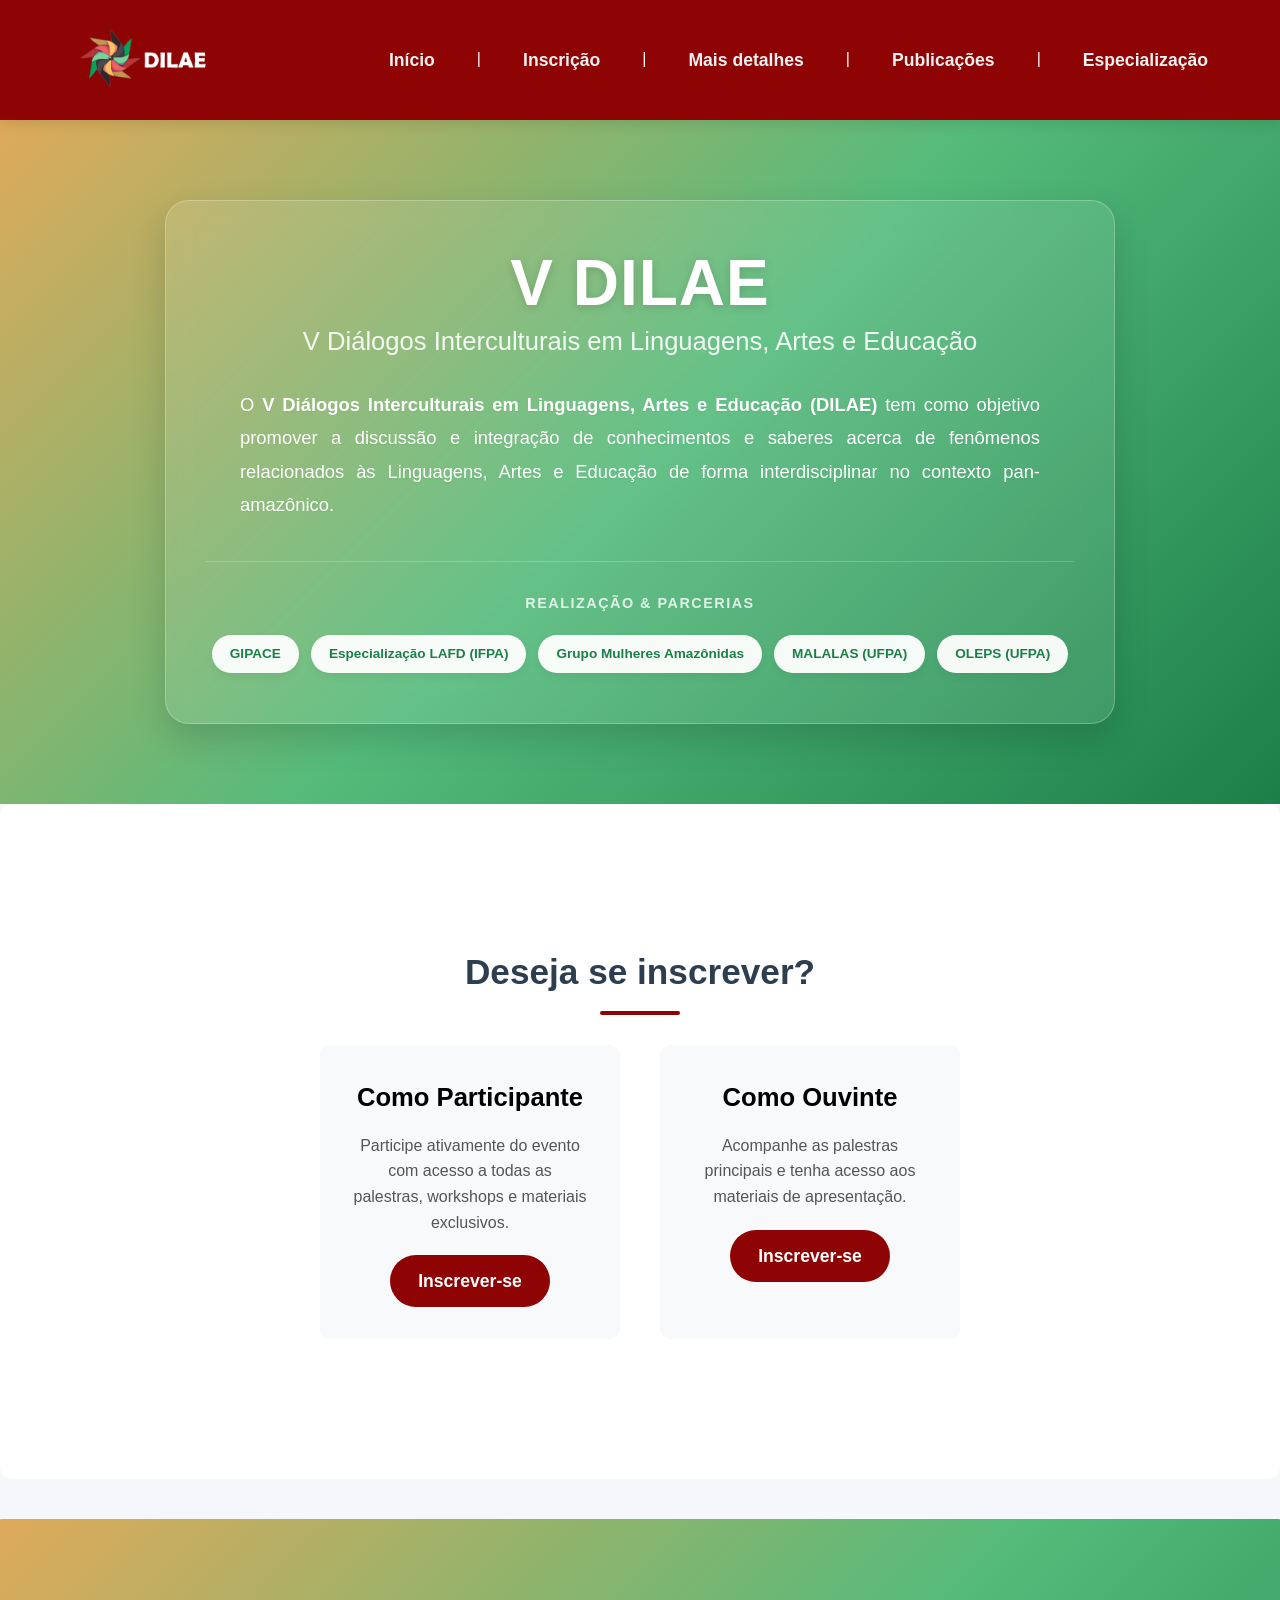
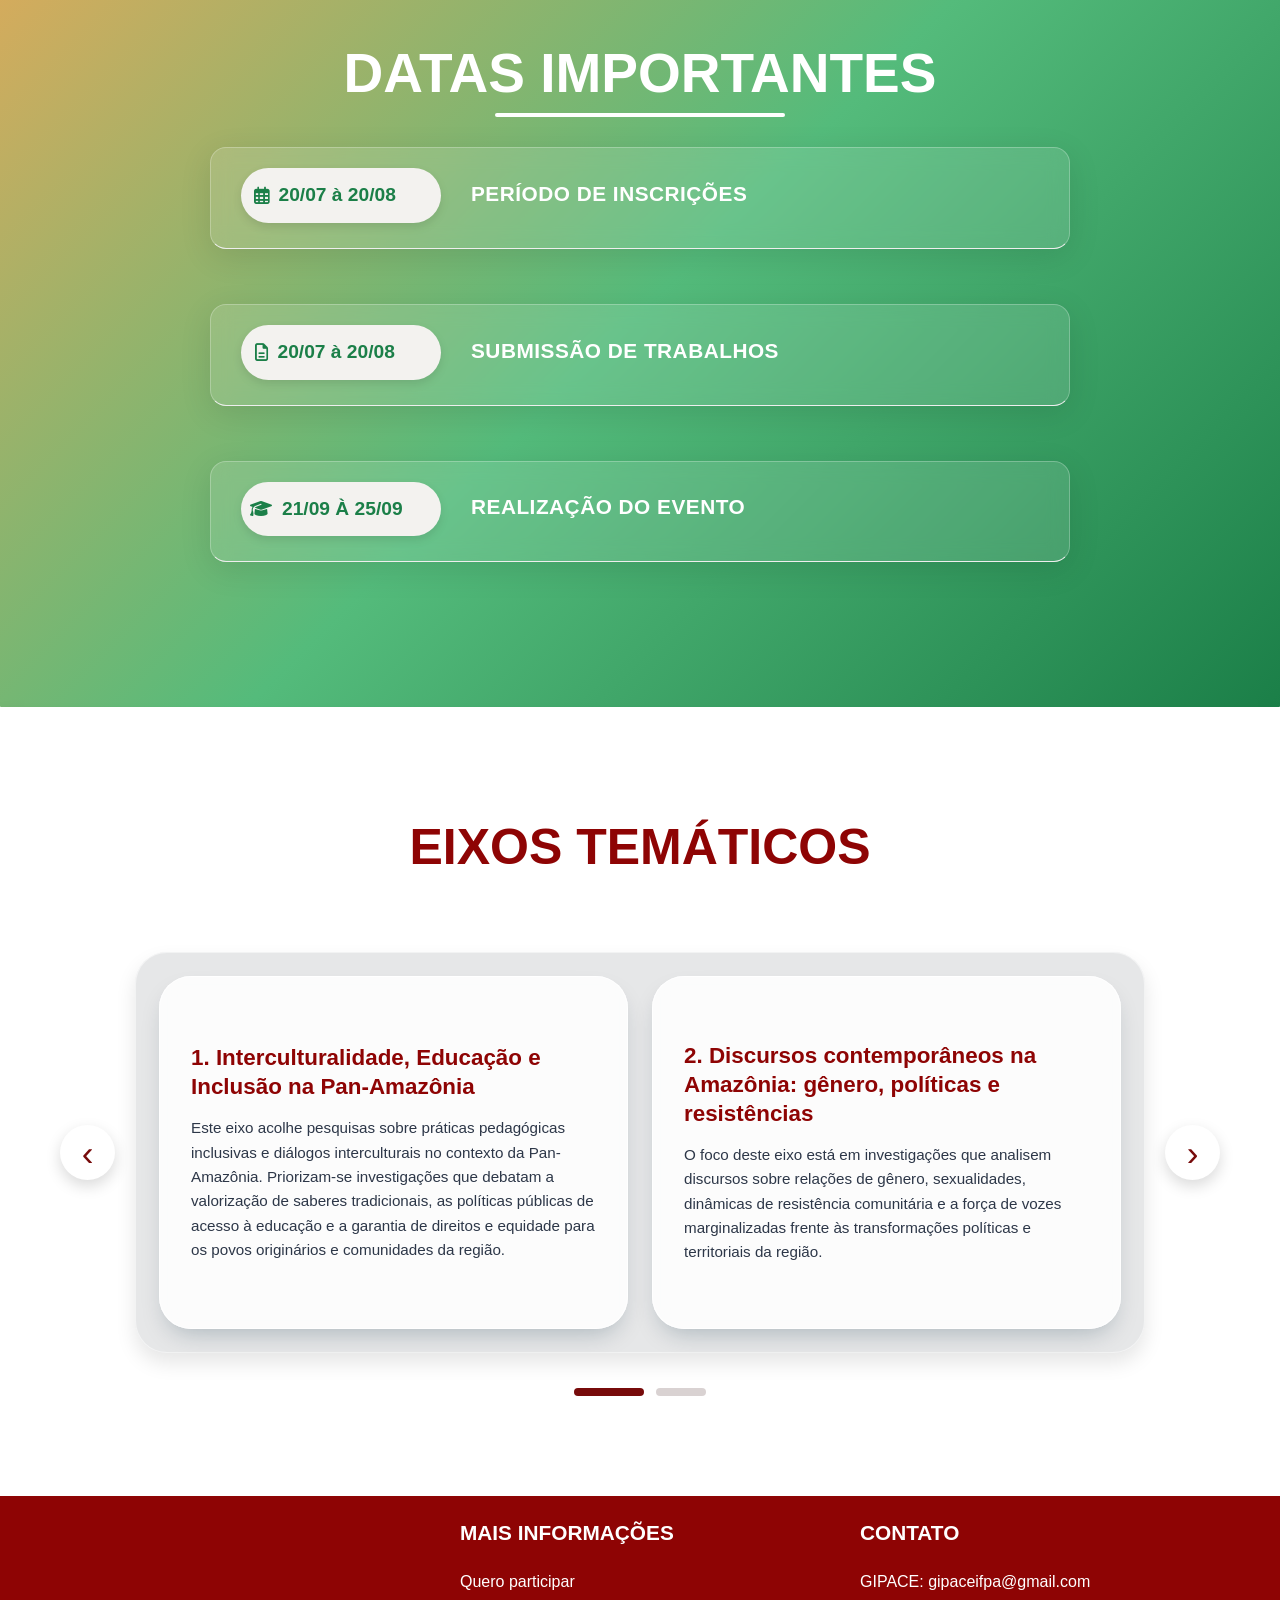
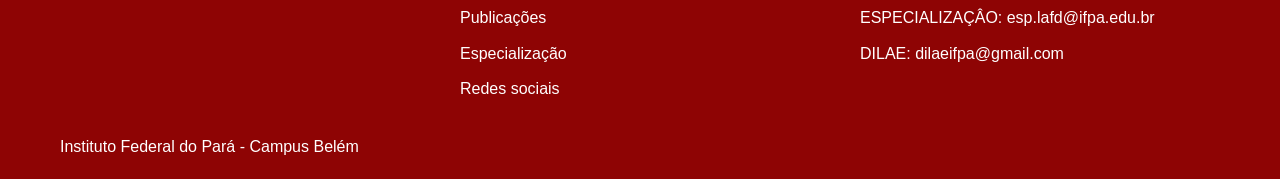
==== index.html @ 25e2de07 "Add files via upload" ====
<!DOCTYPE html>
<html lang="pt-br">
<head>
    <meta charset="UTF-8">
    <meta name="viewport" content="width=device-width, initial-scale=1.0">
    <title>Evento - Página Principal</title>
    <link rel="stylesheet" href="https://cdnjs.cloudflare.com/ajax/libs/font-awesome/6.4.0/css/all.min.css">
    <link rel="stylesheet" href="styles.css">
    
    <style>
        @media (min-width: 768px) {
            .mobile-menu {
                display: none !important;
            }
            .menu-toggle {
                display: none !important;
            }
        }
        @media (max-width: 767px) {
            .desktop-menu {
                display: none !important;
            }
        }
    </style>
</head>

<body>
        <!-- Header com Menu -->
    <header>
        <div class="container menu-container">
            <div class="logo-container">
                <img src="lohoheader.png" alt="Logo do Evento" class="logo-img">
            </div>
            
            <div class="menu-toggle" id="menuToggle">
                <i class="fas fa-bars"></i>
            </div>
            
            <nav class="menu-nav" id="menuNav">
                <ul>
                    <li><a href="#resumo">Início</a></li>
                    <li>|</li>
                    <li><a href="#inscricao">Inscrição</a></li>
                    <li>|</li>
                    <li><a href="detalhes.html">Mais detalhes</a></li>
                    <li>|</li>
                    <li><a href="publicacoes.html">Publicações</a></li>
                    <li>|</li>
                     <li><a href="gipace.html">Especialização</a></li>
                </ul>
            </nav>
        </div>
    </header>

    <section class="apresentacao-evento">
        <div class="container">
            <div class="apresentacao-card">
                <h1>V DILAE</h1>
                <h2>V Diálogos Interculturais em Linguagens, Artes e Educação</h2>
                
                <p class="evento-descricao">
                    O <strong>V Diálogos Interculturais em Linguagens, Artes e Educação (DILAE)</strong> tem como objetivo promover a discussão e integração de conhecimentos e saberes acerca de fenômenos relacionados às Linguagens, Artes e Educação de forma interdisciplinar no contexto pan-amazônico.
                </p>

                <div class="organizadores-container">
                    <h3>REALIZAÇÃO & PARCERIAS</h3>
                    <div class="organizadores-tags">
                        <span class="tag-org">GIPACE</span>
                        <span class="tag-org">Especialização LAFD (IFPA)</span>
                        <span class="tag-org">Grupo Mulheres Amazônidas</span>
                        <span class="tag-org">MALALAS (UFPA)</span>
                        <span class="tag-org">OLEPS (UFPA)</span>
                    </div>
                </div>
            </div>
        </div>
    </section>

    <!-- Seção de Inscrição -->
    <section class="inscricao" id="inscricao">
        <div class="container">
            <h2>Deseja se inscrever?</h2>
            <div class="opcoes-inscricao">
                <div class="opcao">
                    <h3>Como Participante</h3>
                    <p>Participe ativamente do evento com acesso a todas as palestras, workshops e materiais exclusivos.</p>
                    <a href="#" class="btn-inscricao">Inscrever-se</a>
                </div>
                <div class="opcao">
                    <h3>Como Ouvinte</h3>
                    <p>Acompanhe as palestras principais e tenha acesso aos materiais de apresentação.</p>
                    <a href="#" class="btn-inscricao">Inscrever-se</a>
                </div>
            </div>
        </div>
    </section>

        <!-- Seção Cronograma -->
    <section class="cronograma" id="cronograma">
        <div class="container cronograma-container">
            <h2>DATAS IMPORTANTES</h2>
            
            <div class="cronograma-timeline">
                <div class="cronograma-item">
                    <div class="cronograma-badge destaque">
                        <i class="fa-regular fa-calendar-days"></i>
                        <span class="cronograma-data">20/07 à 20/08</span>
                    </div>
                    <div class="cronograma-descricao">
                        <h3>PERÍODO DE INSCRIÇÕES</h3>
                    </div>
                </div>

                <div class="cronograma-item">
                    <div class="cronograma-badge destaque">
                        <i class="fa-regular fa-file-lines"></i>
                        <span class="cronograma-data">20/07 à 20/08</span>
                    </div>
                    <div class="cronograma-descricao">
                        <h3>SUBMISSÃO DE TRABALHOS</h3>
                    </div>
                </div>

                <div class="cronograma-item">
                    <div class="cronograma-badge destaque">
                        <i class="fa-solid fa-graduation-cap"></i>
                        <span class="cronograma-data">21/09 À 25/09</span>
                    </div>
                    <div class="cronograma-descricao">
                        <h3>REALIZAÇÃO DO EVENTO</h3>
                    </div>
                </div>
            </div>
        </div>
    </section>


    <section class="carrossel-section" id="tematico">
        <div class="container">
            <h2>EIXOS TEMÁTICOS</h2>

            <div class="carousel-container"> 
                <button class="nav-btn" id="prevBtn" aria-label="Slide anterior">‹</button>

                <div class="carousel-track-wrapper">
                    <div class="carousel-track" id="carouselTrack">
                        <div class="slide" data-slide="1">
                            <div class="bloco">
                                <h3>1. Interculturalidade, Educação e Inclusão na Pan-Amazônia</h3>
                                <p>Este eixo acolhe pesquisas sobre práticas pedagógicas inclusivas e diálogos interculturais no contexto da Pan-Amazônia. Priorizam-se investigações que debatam a valorização de saberes tradicionais, as políticas públicas de acesso à educação e a garantia de direitos e equidade para os povos originários e comunidades da região.</p>
                            </div>
                            <div class="bloco">
                                <h3>2. Discursos contemporâneos na Amazônia: gênero, políticas e resistências</h3>
                                <p>O foco deste eixo está em investigações que analisem discursos sobre relações de gênero, sexualidades, dinâmicas de resistência comunitária e a força de vozes marginalizadas frente às transformações políticas e territoriais da região.</p>
                            </div>
                        </div>

                        <div class="slide" data-slide="2">
                            <div class="bloco">
                                <h3>3. Artes, interculturalidades e Processos de criação na Pan-Amazônia</h3>
                                <p>Este eixo acolhe investigações sobre as manifestações artísticas, estéticas e os processos criativos na Pan-Amazônia sob uma perspectiva intercultural. Valorizam-se estudos que debatam as artes visuais, cênicas e populares, o diálogo entre saberes tradicionais e contemporâneos, e o papel da arte como expressão de identidade e resistência regional.</p>
                            </div>
                            <div class="bloco">
                                <h3>4. Imaginários e narrativas amazônicas: culturas, memorias e identidades</h3>
                                <p>Este eixo acolhe pesquisas que investigam as diversas formas de representação, simbologias e tradições orais e escritas que moldam a Amazônia. O foco está em estudos sobre a construção de memórias coletivas, a preservação de identidades locais e a circulação de saberes que tecem o imaginário social e cultural da região.</p>
                            </div>
                        </div>
                    </div>
                </div>

                <button class="nav-btn" id="nextBtn" aria-label="Próximo slide">›</button>
            </div>

            <div class="carousel-indicators" id="indicators">
                <span class="indicator active" data-index="0"></span>
                <span class="indicator" data-index="1"></span>
            </div>
        </div>
    </section>

    <!-- Footer -->
    <footer>
        <div class="container">
            <div class="footer-content">
                <div class="footer-column">
                    <div class="mapbox"></div>
                        <iframe src="https://www.google.com/maps/embed?pb=!1m18!1m12!1m3!1d39885630163608703!2d-48.46026594357269!3d-1.    437298296395028!2m3!1f0!2f0!3f0!3m2!1i1024!2i768!4f13.1!3m3!1m2!1s0x92a48c12e611982f%3A0x5ace4d45a86e975d!2sIFPA%20-%20Instituto%20Federal%20de%20Educa%C3%A7%C3%A3o%2C%20Ci%C3%AAncia%20e%20Tecnologia%20do%20Par%C3%A1%2C%20Campus%20Bel%C3%A9m!5e0!3m2!1spt-BR!2sbr!4v1724461632083!5m2!1spt-BR!2sbr"  width="300px" height="210" style="border:0;" allowfullscreen="" loading="lazy"    referrerpolicy="no-referrer-when-downgrade"></iframe>
                        <p style="color: #fff;">Instituto Federal do Pará - Campus Belém</p>
                </div>
                <div class="footer-column">
                    <h3>MAIS INFORMAÇÕES</h3>
                    <a href="detalhes.html">Quero participar</a>
                    <a href="publicacoes.html">Publicações</a>
                    <a href="gipace.html">Especialização</a>
                    <a href="https://www.instagram.com/dilaeifpa/">Redes sociais</a>
                </div>
                <div class="footer-column">
                    <h3>CONTATO</h3>
                    <p>GIPACE: gipaceifpa@gmail.com</p>
                    <p>ESPECIALIZAÇÂO: esp.lafd@ifpa.edu.br</p>
                    <p>DILAE: dilaeifpa@gmail.com</p>
                </div>
            </div>
        </div>
    </footer>

</body>
</html>
---- styles.css ----
* {
            margin: 0;
            padding: 0;
            box-sizing: border-box;
            font-family: 'Segoe UI', Tahoma, Geneva, Verdana, sans-serif;
        }

        body {
            background-color: #f5f7fa;
            color: #333;
            line-height: 1.6;
        }

        .container {
            max-width: 1200px;
            margin: 0 auto;
            padding: 0 20px;
        }

        /* Header e Menu */
        header {
            background-color: #8e0404;
            color: white;
            padding: 0px 0; /* ajusta o tamanho do menu*/
            position: sticky;
            top: 0;
            z-index: 100;
            box-shadow: 0 4px 12px rgba(0, 0, 0, 0.1);
        }

        .menu-container {
            display: flex;
            justify-content: space-between;
            align-items: center;
        }

        .logo-container {
            display: flex;
            align-items: center;
            gap: 15px;
        }

        .logo-img {
            height: 120px;
            width: auto;
            border-radius: 8px;
            object-fit: cover;
        }

        .logo-text {
            font-size: 1.8rem;
            font-weight: 700;
            color: #ecf0f1;
        }

        .menu-nav ul {
            display: flex;
            list-style: none;
            gap: 30px;
        }

        .menu-nav a {
            color: #ecf0f1;
            text-decoration: none;
            font-weight: 600;
            font-size: 1.1rem;
            padding: 8px 12px;
            border-radius: 4px;
            transition: all 0.3s ease;
        }

        .menu-nav a:hover {
            background-color: #ffffff;
            color: #8e0404;
        }

        .menu-toggle {
            display: none;
            font-size: 1.8rem;
            cursor: pointer;
            color: white;
        }

        /* ==========================================================================
           SEÇÃO DE APRESENTAÇÃO DO EVENTO (HERO/INTRO)
           ========================================================================== */
        .apresentacao-evento {
            background: linear-gradient(135deg, #dfaa5a, #54bb7b, #1b7f48);
            padding: 80px 0;
            text-align: center;
            color: white;
        }

        /* Card flutuante com efeito Glassmorphism */
        .apresentacao-card {
            background: rgba(255, 255, 255, 0.1);
            backdrop-filter: blur(12px);
            -webkit-backdrop-filter: blur(12px);
            border: 1px solid rgba(255, 255, 255, 0.25);
            border-radius: 24px;
            padding: 50px 40px;
            max-width: 950px;
            margin: 0 auto;
            box-shadow: 0 15px 35px rgba(0, 0, 0, 0.15);
        }

        /* Badge delicada sobre o título */

        .apresentacao-card h1 {
            font-size: 4rem;
            font-weight: 800;
            margin: 0;
            line-height: 1;
            letter-spacing: 1px;
            text-shadow: 0 2px 10px rgba(0, 0, 0, 0.15);
        }

        .apresentacao-card h2 {
            font-size: 1.6rem;
            font-weight: 400;
            color: rgba(255, 255, 255, 0.9);
            margin: 10px 0 30px 0;
            line-height: 1.3;
        }

        /* Parágrafo focado e de leitura agradável */
        .evento-descricao {
            font-size: 1.15rem;
            line-height: 1.8;
            color: #ffffff;
            max-width: 800px;
            margin: 0 auto 40px auto;
            text-align: justify; /* Justificado para leitura acadêmica elegante */
            text-shadow: 0 1px 2px rgba(0, 0, 0, 0.05);
        }

        .evento-descricao strong {
            color: #ffffff;
            font-weight: 700;
        }

        /* Container de Realizadores */
        .organizadores-container {
            border-top: 1px solid rgba(255, 255, 255, 0.2);
            padding-top: 30px;
        }

        .organizadores-container h3 {
            font-size: 0.9rem;
            font-weight: 700;
            color: rgba(255, 255, 255, 0.8);
            letter-spacing: 1.5px;
            margin-bottom: 20px;
        }

        /* Alinhamento flexível dos badges organizadores */
        .organizadores-tags {
            display: flex;
            justify-content: center;
            flex-wrap: wrap;
            gap: 12px;
        }

        /* Tags de Organização estilo chip/badge */
        .tag-org {
            background-color: rgba(255, 255, 255, 0.95);
            color: #1b7f48;
            padding: 8px 18px;
            font-size: 0.85rem;
            font-weight: 600;
            border-radius: 30px;
            box-shadow: 0 4px 8px rgba(0, 0, 0, 0.05);
            transition: all 0.2s ease;
        }

        .tag-org:hover {
            transform: translateY(-3px);
            background-color: #8e0404;
            color: white;
            box-shadow: 0 6px 12px rgba(142, 4, 4, 0.2);
        }

        /* Responsividade Básica */
        @media (max-width: 768px) {
            .apresentacao-card {
                padding: 30px 20px;
            }
            .apresentacao-card h1 {
                font-size: 2.8rem;
            }
            .apresentacao-card h2 {
                font-size: 1.2rem;
            }
            .evento-descricao {
                font-size: 1rem;
                text-align: left; /* Alinhamento esquerdo fica melhor em mobile */
            }
        }


        /* Seção de inscrição */
        .inscricao {
            background-color: #ffffff;
            border-radius: 12px;
            padding: 140px;
            margin-bottom: 40px;
            text-align: center;
        }

        .inscricao h2 {
            color: #2c3e50;
            margin-bottom: 30px;
            font-size: 2.2rem;
            position: relative;
            padding-bottom: 15px;
        }

        .inscricao h2::after {
            content: '';
            position: absolute;
            bottom: 0;
            left: 50%;
            transform: translateX(-50%);
            width: 80px;
            height: 4px;
            background-color: #8e0404;
            border-radius: 2px;
        }

        .opcoes-inscricao {
            display: flex;
            justify-content: center;
            gap: 40px;
            flex-wrap: wrap;
        }

        .opcao {
            background-color: #f8f9fa;
            border-radius: 10px;
            padding: 30px;
            width: 300px;
            transition: transform 0.3s ease, box-shadow 0.3s ease;
            border: 2px solid transparent;
        }

        .opcao:hover {
            transform: translateY(-10px);
            box-shadow: 0 12px 20px rgba(0, 0, 0, 0.1);
            border-color: #8e0404;
        }

        .opcao h3 {
            color: #000000;
            margin-bottom: 15px;
            font-size: 1.6rem;
        }

        .opcao p {
            margin-bottom: 20px;
            color: #555;
        }

        .btn-inscricao {
            display: inline-block;
            background-color: #8e0404;
            color: white;
            padding: 12px 28px;
            border-radius: 50px;
            text-decoration: none;
            font-weight: 600;
            font-size: 1.1rem;
            transition: all 0.3s ease;
        }

        .btn-inscricao:hover {
            background-color: #54bb7b;
            transform: scale(1.05);
        }


        /* ==========================================================================
           NOVA SEÇÃO CRONOGRAMA (DATAS IMPORTANTES)
           ========================================================================== */
        .cronograma {
            background: linear-gradient(135deg, #dfaa5a, #54bb7b, #1b7f48);
            padding: 100px 0; /* Ajustado padding excessivo de 110px sem largura em telas menores */
            box-shadow: 0 6px 15px rgba(0, 0, 0, 0.15);
        }

        .cronograma-container {
            max-width: 900px; /* Deixa o conteúdo centralizado e elegante */
            margin: 0 auto;
        }


        /* Correção da linha centralizada e responsiva */
        .cronograma h2::after {
            content: '';
            position: absolute;
            bottom: -15px;
            left: 50%;
            transform: translateX(-50%);
            width: 280px;
            height: 4px;
            background-color: #ffffff;
            border-radius: 2px;
        }

        /* Grid vertical para os itens */
        .cronograma-timeline {
            display: flex;
            flex-direction: column;
            gap: 20px;
        }

        /* Card estilo linha do tempo */
        .cronograma-item {
            display: flex;
            align-items: center;
            background: rgba(255, 255, 255, 0.12);
            backdrop-filter: blur(10px);
            -webkit-backdrop-filter: blur(10px);
            border: 1px solid rgba(255, 255, 255, 0.25);
            border-radius: 16px;
            padding: 20px 30px;
            gap: 30px;
            transition: all 0.3s ease;
            box-shadow: 0 8px 32px 0 rgba(0, 0, 0, 0.1);
        }

        .cronograma-item:hover {
            transform: translateY(-4px);
            background: rgba(255, 255, 255, 0.2);
            box-shadow: 0 12px 40px 0 rgba(0, 0, 0, 0.15);
            border-color: rgba(255, 255, 255, 0.4);
        }

        /* Badge da data na esquerda */
        .cronograma-badge {
            background-color:  #1b7f48;
            color: #f3f2ef;
            padding: 12px 20px;
            border-radius: 30px;
            font-weight: 700;
            font-size: 1.1rem;
            display: flex;
            align-items: center;
            gap: 10px;
            box-shadow: 0 4px 10px rgba(0, 0, 0, 0.1);
            min-width: 200px;
            justify-content: center;
            flex-shrink: 0;
        }

        /* Cor em destaque para a data do evento principal */
        .cronograma-badge.destaque { /* Badge de destaque para a data principal */
            background-color: #f3f2ef;
            color: #1b7f48;
        }

        .cronograma-badge i {
            font-size: 1.1rem;
        }

        /* Textos explicativos na direita */
        .cronograma-descricao {
            flex: 1;
            text-align: left;
  
        }

        .cronograma-descricao h3 { /* Título do item do cronograma */
            color: #ffffff;
            font-size: 1.3rem;
            font-weight: 700;
            margin-bottom: 4px;
            letter-spacing: 0.5px;
        }

        /* Responsividade para Telas Menores (como celulares) */
        @media (max-width: 768px) {
            .cronograma-item {
                flex-direction: column;
                align-items: flex-start;
                gap: 15px;
                padding: 20px;
            }
            .cronograma-badge {
                width: 100%;
            }
            .cronograma-descricao {
                text-align: center;
                width: 100%;
            }
            .cronograma h2 {
                font-size: 2rem;
            }
        }

        /* Seção dos eixos temáticos */
        .carrossel-section {
            background-color: #ffffff;
            padding: 100px 0;
            box-shadow: 0 6px 15px rgba(0, 0, 0, 0.08);
        }

        .carrossel-section h2 {
            color:#8e0404;
            margin-bottom: 50px;
            font-size: 50px;
            text-align: center;
            position: relative;
            padding-bottom: 15px;
        }

        .carrossel-section h2::after {
            content: '';
            position: absolute;
            bottom: 0;
            left: 50%;
            transform: translateX(-50%);
            width: 150px;
            height: 4px;
            background-color: white;
            border-radius: 2px;
        }

        /* container flex que coloca a seta esquerda, os slides e a seta direita na mesma linha */
        .carousel-container {
            display: flex;
            align-items: center; /* Alinha setas e slides centralizados verticalmente */
            justify-content: center;
            gap: 20px; /* Distância das setas em relação ao box do slide */
            width: 100%;
        }

        .carousel-track-wrapper {
            flex: 1; /* Faz a caixa do slide ocupar todo o espaço do meio */
            overflow: hidden;
            border-radius: 2rem;
            background: rgba(10, 25, 35, 0.1);
            box-shadow: inset 0 0 0 1px rgba(255,255,255,0.5), 0 10px 20px rgba(0,0,0,0.1);
        }

        .carousel-track {
            display: flex;
            transition: transform 0.5s cubic-bezier(0.25, 0.1, 0.15, 1.05);
        }

        /* Cada slide */
        .slide {
            flex: 0 0 100%;
            display: grid;
            grid-template-columns: 1fr 1fr;
            gap: 1.5rem;
            padding: 1.5rem;
        }

        /* Estilo dos cards dos eixos */
        .bloco {
            background: rgba(255, 255, 255, 0.85);
            backdrop-filter: blur(10px);
            border-radius: 2rem;
            padding: 2.5rem 2rem;
            box-shadow: 0 12px 25px -8px rgba(0,40,60,0.25),
                        0 0 0 1px rgba(255,255,255,0.8) inset;
            transition: transform 0.2s ease, box-shadow 0.3s;
            display: flex;
            flex-direction: column;
            justify-content: center;
            min-height: 280px;
        }

        .bloco:hover {
            transform: translateY(-4px);
            box-shadow: 0 20px 30px -10px rgba(0,0,0,0.2);
            background: rgba(255, 255, 255, 0.95);
        }

        .bloco h3 {
            font-size: 1.4rem;
            font-weight: 700;
            color: #8e0404;
            margin-bottom: 15px;
            line-height: 1.3;
        }

        .bloco p {
            font-size: 0.95rem;
            color: #2d3748;
            line-height: 1.6;
        }

        /* Botões de navegação (Setas redondas nas laterais) */
        .nav-btn {
            background: white;
            border: none;
            width: 55px;
            height: 55px;
            border-radius: 50%;
            font-size: 2.2rem;
            font-weight: 400;
            display: flex;
            align-items: center;
            justify-content: center;
            cursor: pointer;
            box-shadow: 0 6px 15px rgba(0, 0, 0, 0.15);
            transition: all 0.2s ease;
            color: rgb(119, 11, 11);
            user-select: none;
            flex-shrink: 0; /* Garante que a seta não amasse em telas médias */
        }

        .nav-btn:hover {
            background: rgb(119, 11, 11);
            color: white;
            transform: scale(1.1);
        }

        /* Indicadores (Bolinhas de controle) */
        .carousel-indicators {
            display: flex;
            justify-content: center;
            gap: 12px;
            margin-top: 35px;
        }

        .indicator {
            width: 50px;
            height: 8px;
            border-radius: 10px;
            background: rgba(161, 142, 142, 0.4);
            cursor: pointer;
            transition: 0.3s ease;
        }

        .indicator.active {
            background: rgb(119, 11, 11);
            width: 70px;
            box-shadow: 0 0 10px rgba(255, 255, 255, 0.5);
        }


         /* Seção cronograma */
        .cronograma {
            background: linear-gradient(135deg, #dfaa5a, #54bb7b, #1b7f48);
            border-radius: 1px;
            padding: 110px;
            margin-bottom: 0px;
            box-shadow: 0 6px 15px rgb(255, 249, 249);
            
        }

        .cronograma h2 {
            color: #ffffff;
            margin-bottom: 30px;
            font-size: 55px;
            position: relative;
            align-items: center;
            padding-bottom: 0px;
            text-align: center;
        }

        /*o tracinho que fica embaixo do datas importantes*/
        .cronograma h2::after {
            content: '';
            position: absolute;
            bottom: 0;
            left: 50%;
            width: 290px;
            height: 4px;
            background-color: #ffffff;
            border-radius: 2px;
        }

        .cronograma-item {
            display: flex;
            margin-bottom: 35px;
            padding-bottom: 25px;
            border-bottom: 1px solid #eee;
        }

        .cronograma-data {
            flex: 0 0 150px;
            font-weight: 750;
            color: #1b7f48;
            font-size: 1.2rem;
        }

        .cronograma-descricao {
            flex: 1;
            color: #ffffff;
            font-size: 1.2rem;
        }


        /* Footer */
        
        footer {
            background-color: #8e0404;
            color: white;
            padding: 20px 0 10px;
        }

        .footer-content {
            display: grid;
            grid-template-columns: repeat(auto-fit, minmax(250px, 1fr));
            gap: 40px;
            margin-bottom: 0px;
        }

        .footer-column h3 {
            font-size: 1.3rem;
            margin-bottom: 20px;
            color: white;
        }

        .footer-column p, .footer-column a {
            color: white;
            margin-bottom: 10px;
            display: block;
            text-decoration: none;
            transition: color 0.3s;
        }

        .footer-column a:hover {
            color: white;
        }

        .social-links {
            display: flex;
            gap: 15px;
            margin-top: 20px;
        }

        .social-links a {
            background-color: rgba(255, 255, 255, 0.1);
            width: 40px;
            height: 40px;
            border-radius: 50%;
            display: flex;
            align-items: center;
            justify-content: center;
            color: white;
            transition: all 0.3s;
        }

        .social-links a:hover {
            background-color: var(--secondary-color);
            transform: translateY(-5px);
        }

        .copyright {
            text-align: center;
            padding-top: 20px;
            border-top: 1px solid rgba(255, 255, 255, 0.1);
            color: #95a5a6;
            font-size: 14px;
        }

        /* Responsividade */
        @media (max-width: 992px) {
            .bloco-tematico {
                flex: 0 0 33.333%;
            }
            
            .hero h1 {
                font-size: 2.5rem;
            }
        }

        @media (max-width: 768px) {
            .menu-nav {
                position: fixed;
                top: 140px;
                left: -100%;
                width: 100%;
                background-color: #8e0404;
                padding: 20px;
                transition: left 0.3s ease;
                z-index: 99;
                box-shadow: 0 5px 10px rgba(0, 0, 0, 0.1);
            }
            
            .menu-nav.active {
                left: 0;
            }
            
            .menu-nav ul {
                flex-direction: column;
                gap: 15px;
            }
            
            .menu-toggle {
                display: block;
            }
            
            .hero h1 {
                font-size: 2.2rem;
            }
            
            .opcoes-inscricao {
                gap: 20px;
            }
            
            .bloco-tematico {
                flex: 0 0 50%;
            }
            
            .cronograma-item {
                flex-direction: column;
                gap: 10px;
            }
        }

        @media (max-width: 576px) {
            .hero {
                padding: 40px 0;
            }
            
            .hero h1 {
                font-size: 1.8rem;
            }
            
            .hero p {
                font-size: 1.1rem;
            }
            
            .inscricao, .cronograma, .carrossel-container {
                padding: 30px 20px;
            }
            
            .opcao {
                width: 100%;
                max-width: 300px;
            }
            
            .bloco-tematico {
                flex: 0 0 100%;
            }
            
            .logo-text {
                font-size: 1.4rem;
            }
        }
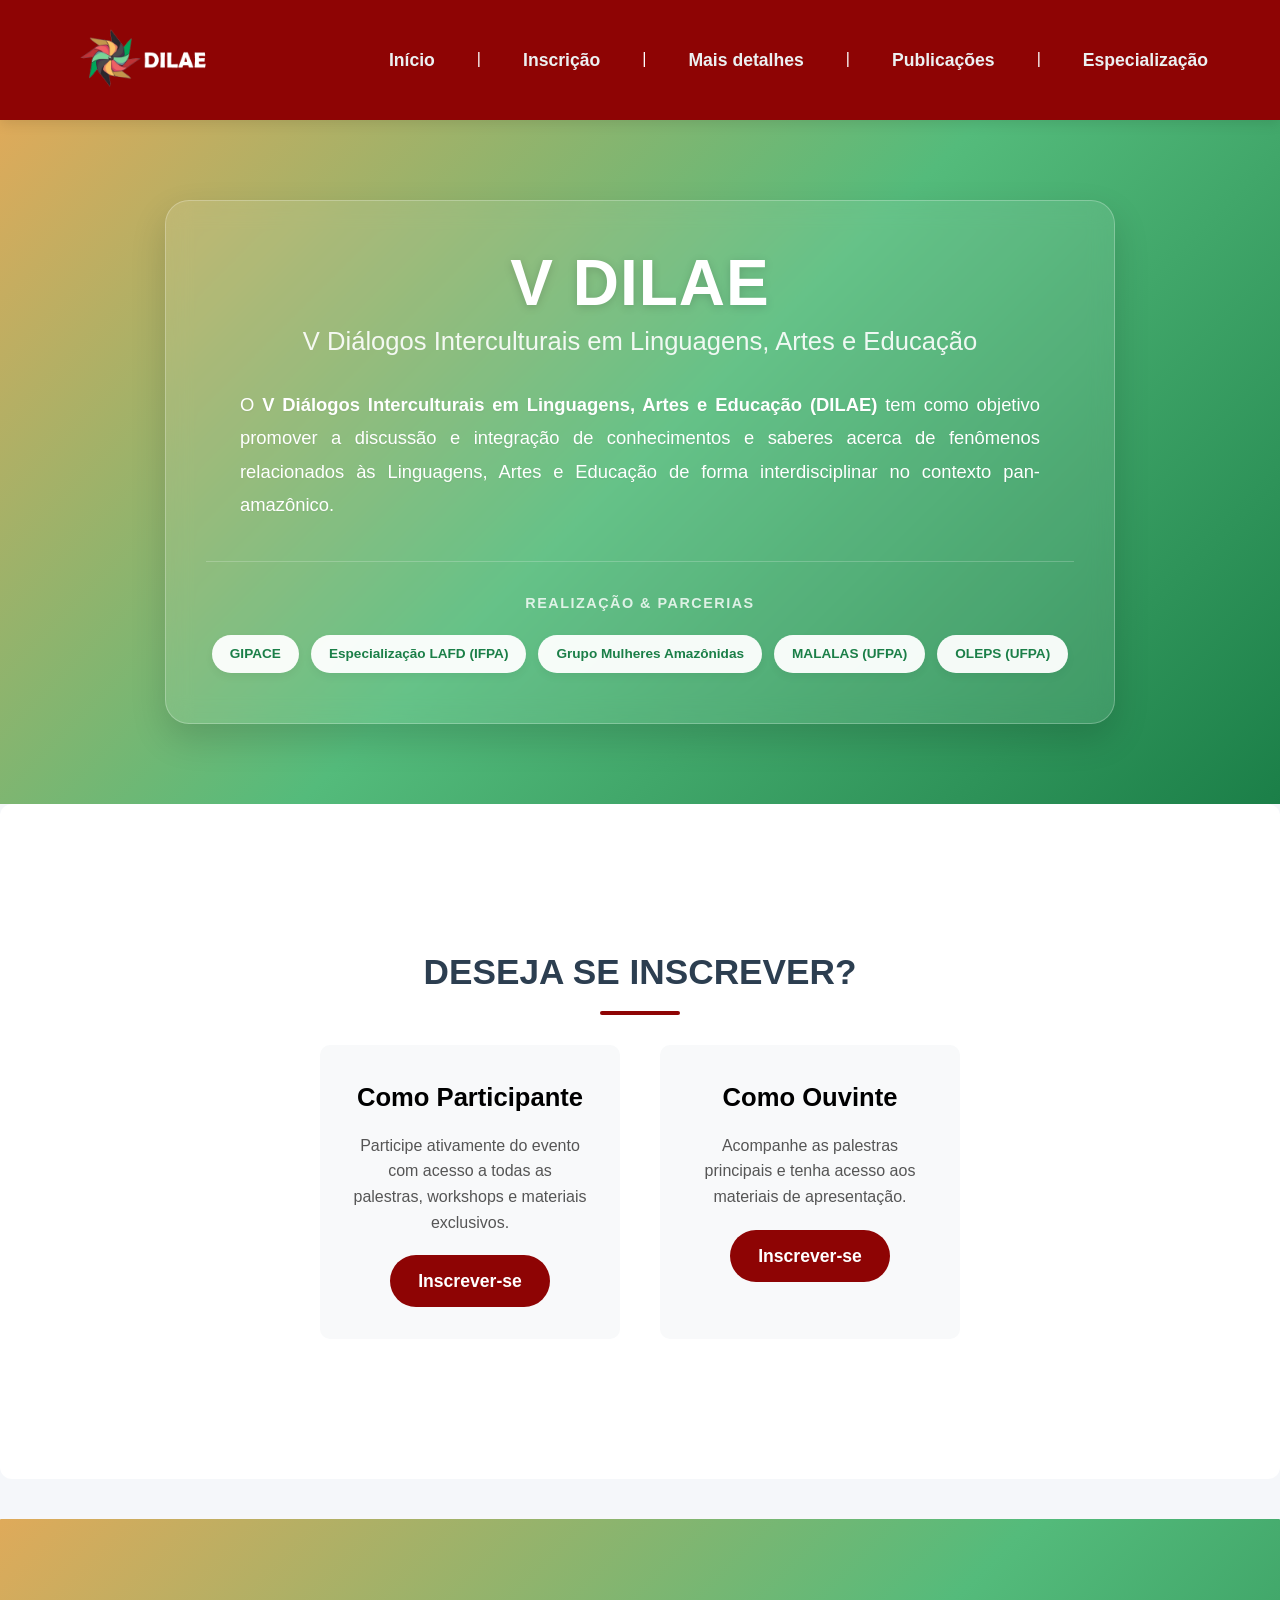
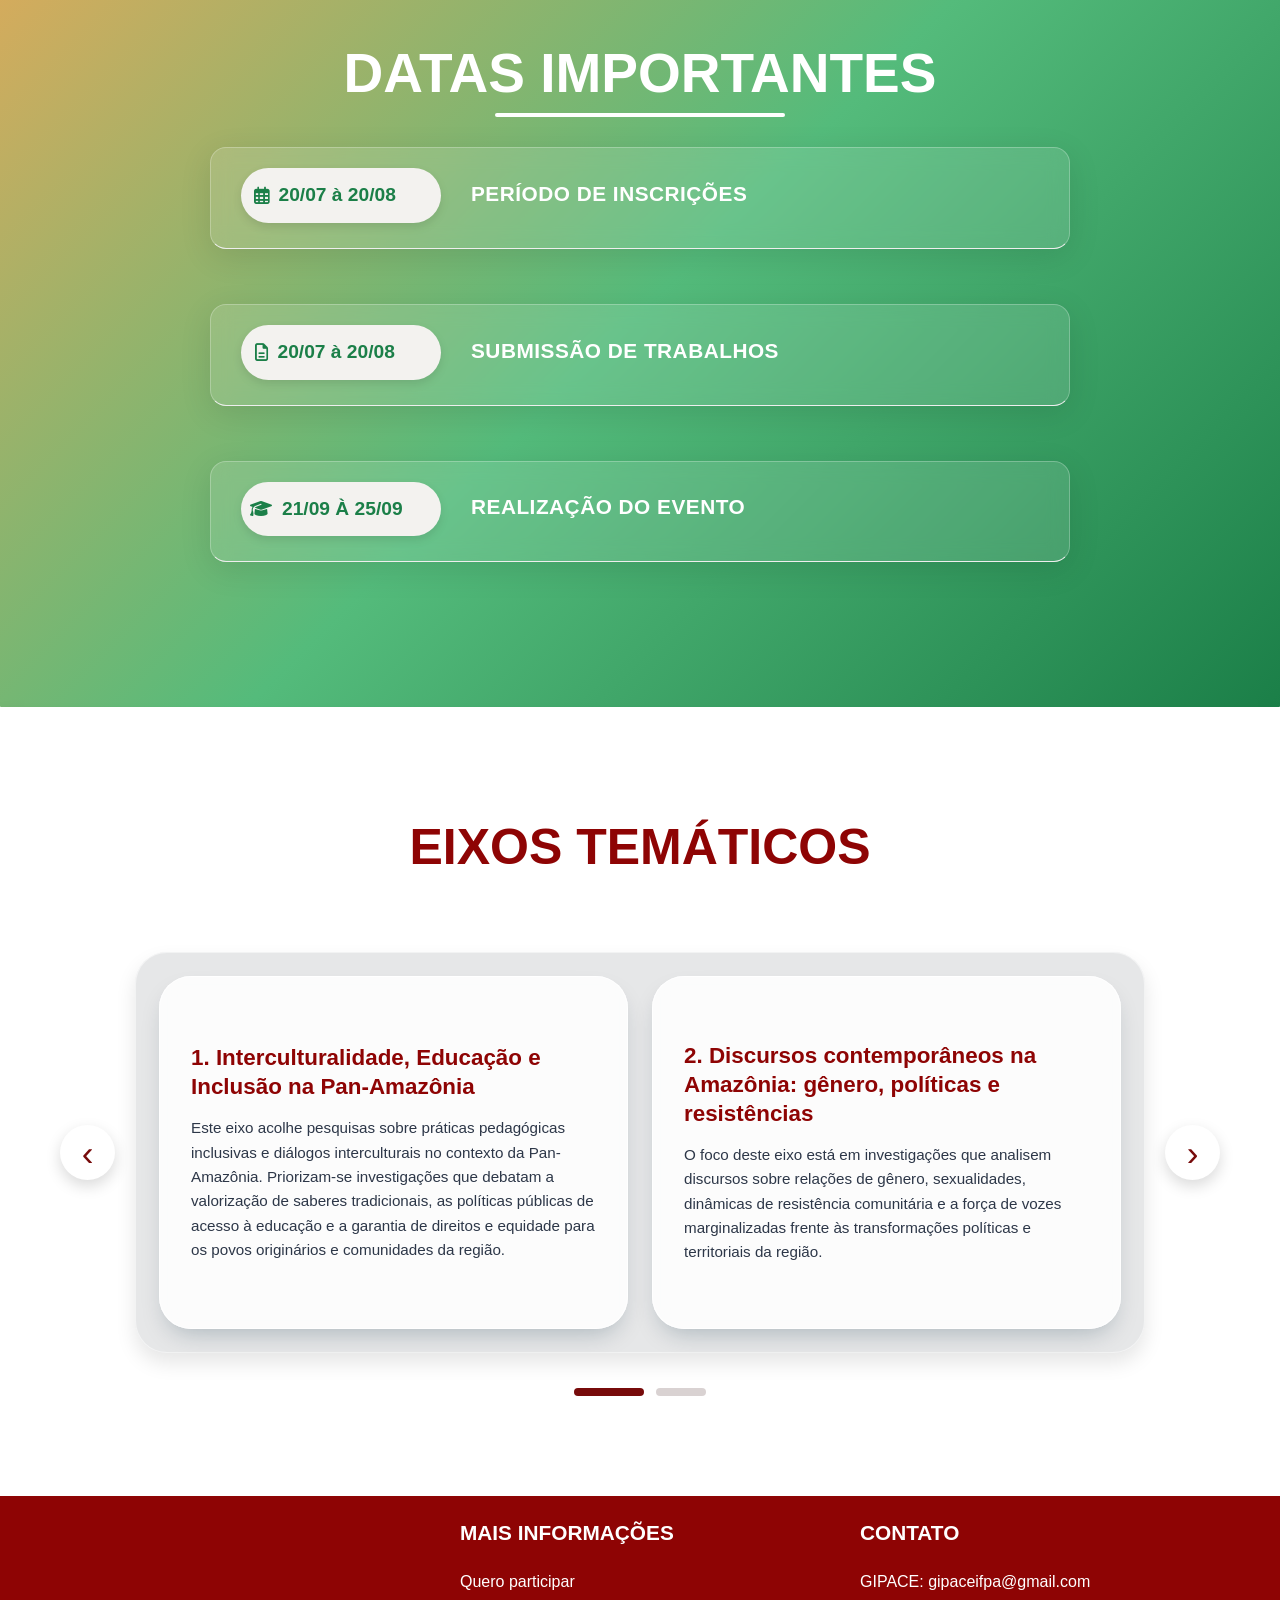
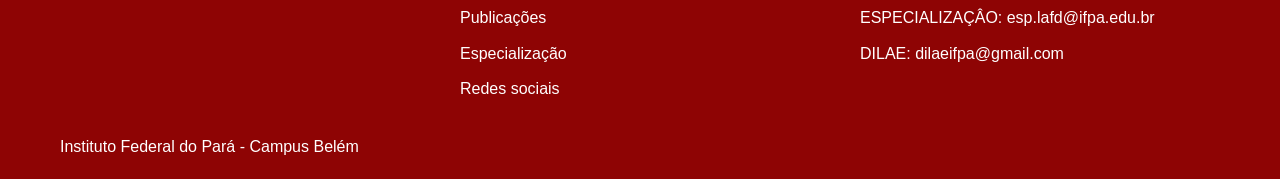
==== commit 9dabd672: "Add files via upload" ====
--- a/index.html
+++ b/index.html
@@ -79,7 +79,7 @@
     <!-- Seção de Inscrição -->
     <section class="inscricao" id="inscricao">
         <div class="container">
-            <h2>Deseja se inscrever?</h2>
+            <h2>DESEJA SE INSCREVER?</h2>
             <div class="opcoes-inscricao">
                 <div class="opcao">
                     <h3>Como Participante</h3>
--- a/styles.css
+++ b/styles.css
@@ -658,88 +658,48 @@
             font-size: 14px;
         }
 
-        /* Responsividade */
-        @media (max-width: 992px) {
-            .bloco-tematico {
-                flex: 0 0 33.333%;
-            }
-            
-            .hero h1 {
-                font-size: 2.5rem;
-            }
-        }
-
-        @media (max-width: 768px) {
-            .menu-nav {
-                position: fixed;
-                top: 140px;
-                left: -100%;
-                width: 100%;
-                background-color: #8e0404;
-                padding: 20px;
-                transition: left 0.3s ease;
-                z-index: 99;
-                box-shadow: 0 5px 10px rgba(0, 0, 0, 0.1);
-            }
-            
-            .menu-nav.active {
-                left: 0;
-            }
-            
-            .menu-nav ul {
-                flex-direction: column;
-                gap: 15px;
-            }
-            
-            .menu-toggle {
-                display: block;
-            }
-            
-            .hero h1 {
-                font-size: 2.2rem;
-            }
-            
-            .opcoes-inscricao {
-                gap: 20px;
-            }
-            
-            .bloco-tematico {
-                flex: 0 0 50%;
-            }
-            
-            .cronograma-item {
-                flex-direction: column;
-                gap: 10px;
-            }
-        }
-
-        @media (max-width: 576px) {
-            .hero {
-                padding: 40px 0;
-            }
-            
-            .hero h1 {
-                font-size: 1.8rem;
-            }
-            
-            .hero p {
-                font-size: 1.1rem;
-            }
-            
-            .inscricao, .cronograma, .carrossel-container {
-                padding: 30px 20px;
-            }
-            
-            .opcao {
-                width: 100%;
-                max-width: 300px;
-            }
-            
-            .bloco-tematico {
-                flex: 0 0 100%;
-            }
-            
-            .logo-text {
-                font-size: 1.4rem;
-            }
-        }
+        /* ===================================================================
+            RESPONSIVIDADE DO CARROSSEL DE EIXOS TEMÁTICOS
+        ===================================================================== */
+
+/* Telas de Tablets (Até 992px) */
+@media (max-width: 992px) {
+    .bloco-tematico {
+        flex: 0 0 calc(50% - 10px) !important; /* Mostra 2 cards por vez */
+        min-width: calc(50% - 10px);
+        padding: 20px;
+    }
+    
+    .carrossel-container h2 {
+        font-size: 1.8rem;
+    }
+}
+
+/* Telas de Celulares (Até 768px) */
+@media (max-width: 768px) {
+    .carrossel-wrapper {
+        gap: 8px;
+    }
+
+    .carousel-container-mask, 
+    .carrossel {
+        max-width: 100%;
+    }
+
+    .bloco-tematico {
+        flex: 0 0 100% !important; /* Mostra apenas 1 card por vez */
+        min-width: 100%;
+        padding: 20px 15px;
+        text-align: center; /* Centraliza o texto no mobile */
+    }
+
+    .control-btn {
+        width: 35px;
+        height: 35px;
+        font-size: 1.2rem;
+    }
+
+    .carrossel-container h2 {
+        font-size: 1.6rem;
+    }
+}
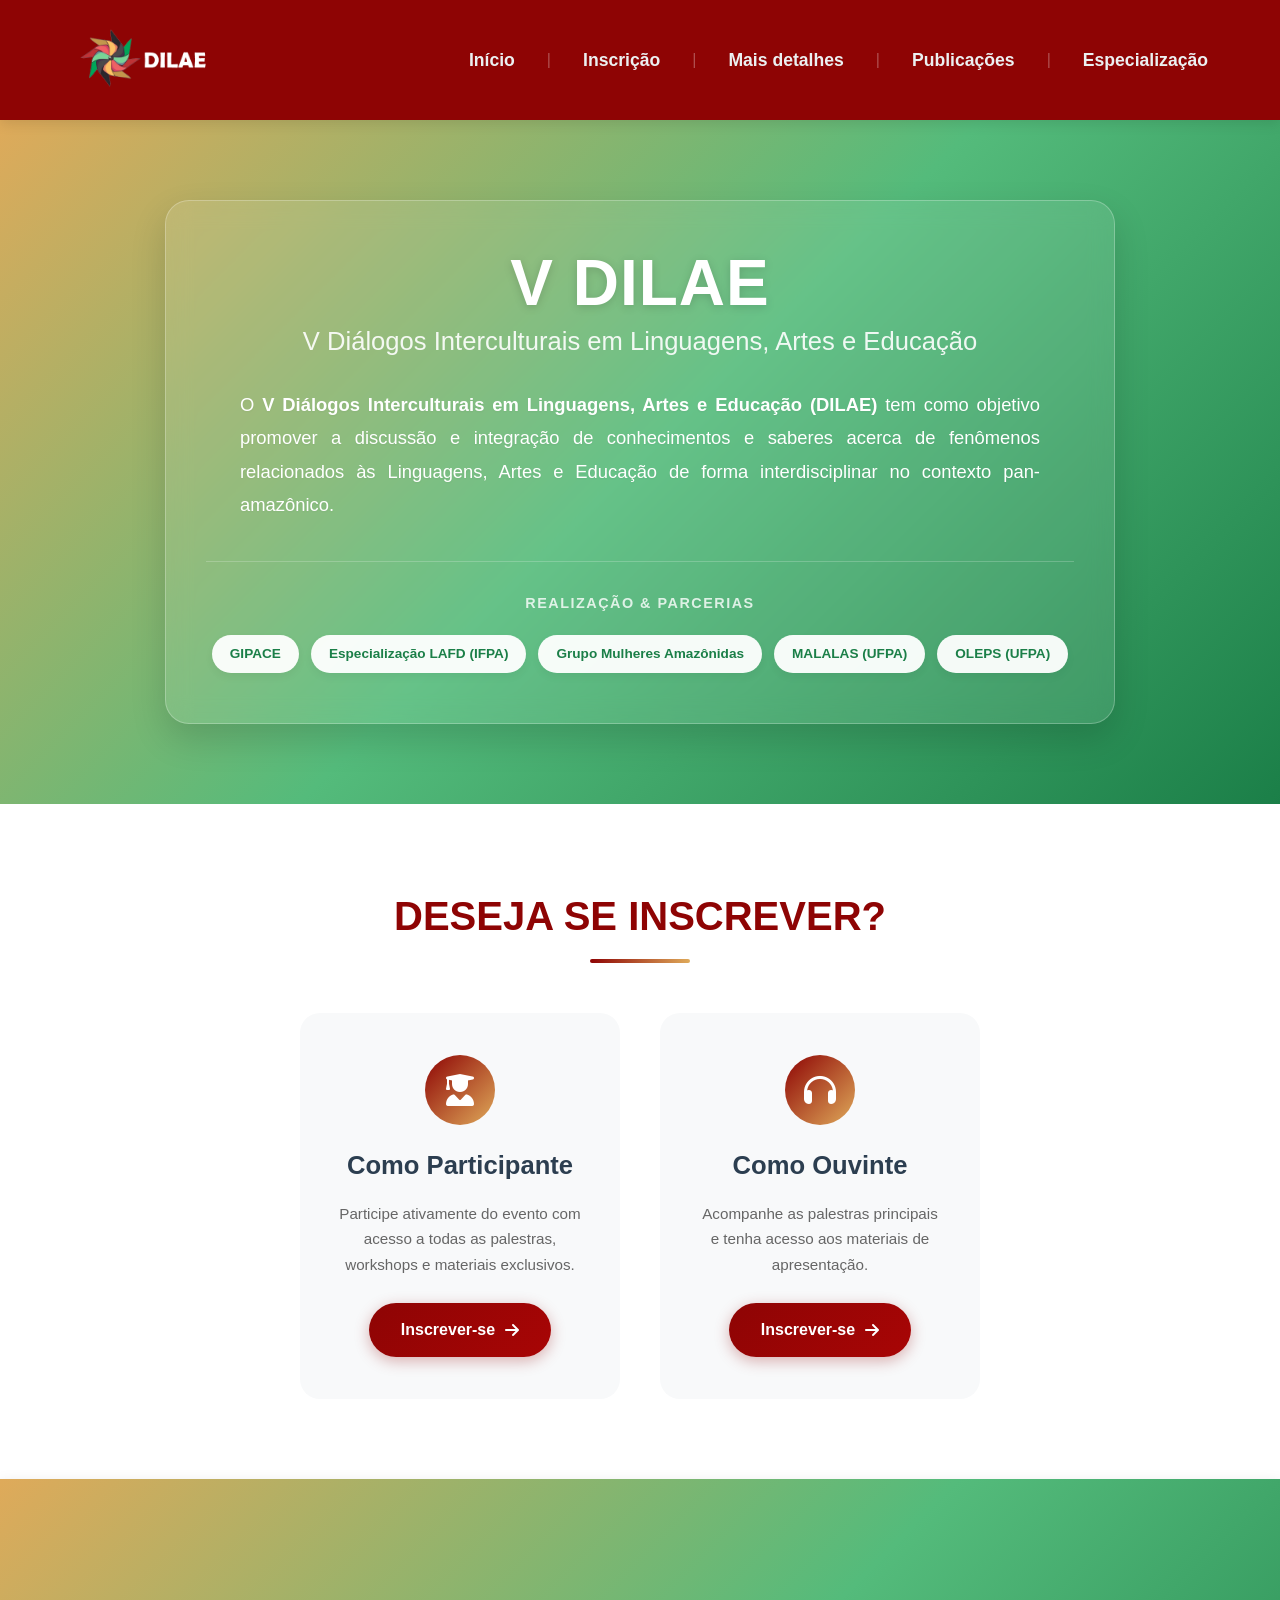
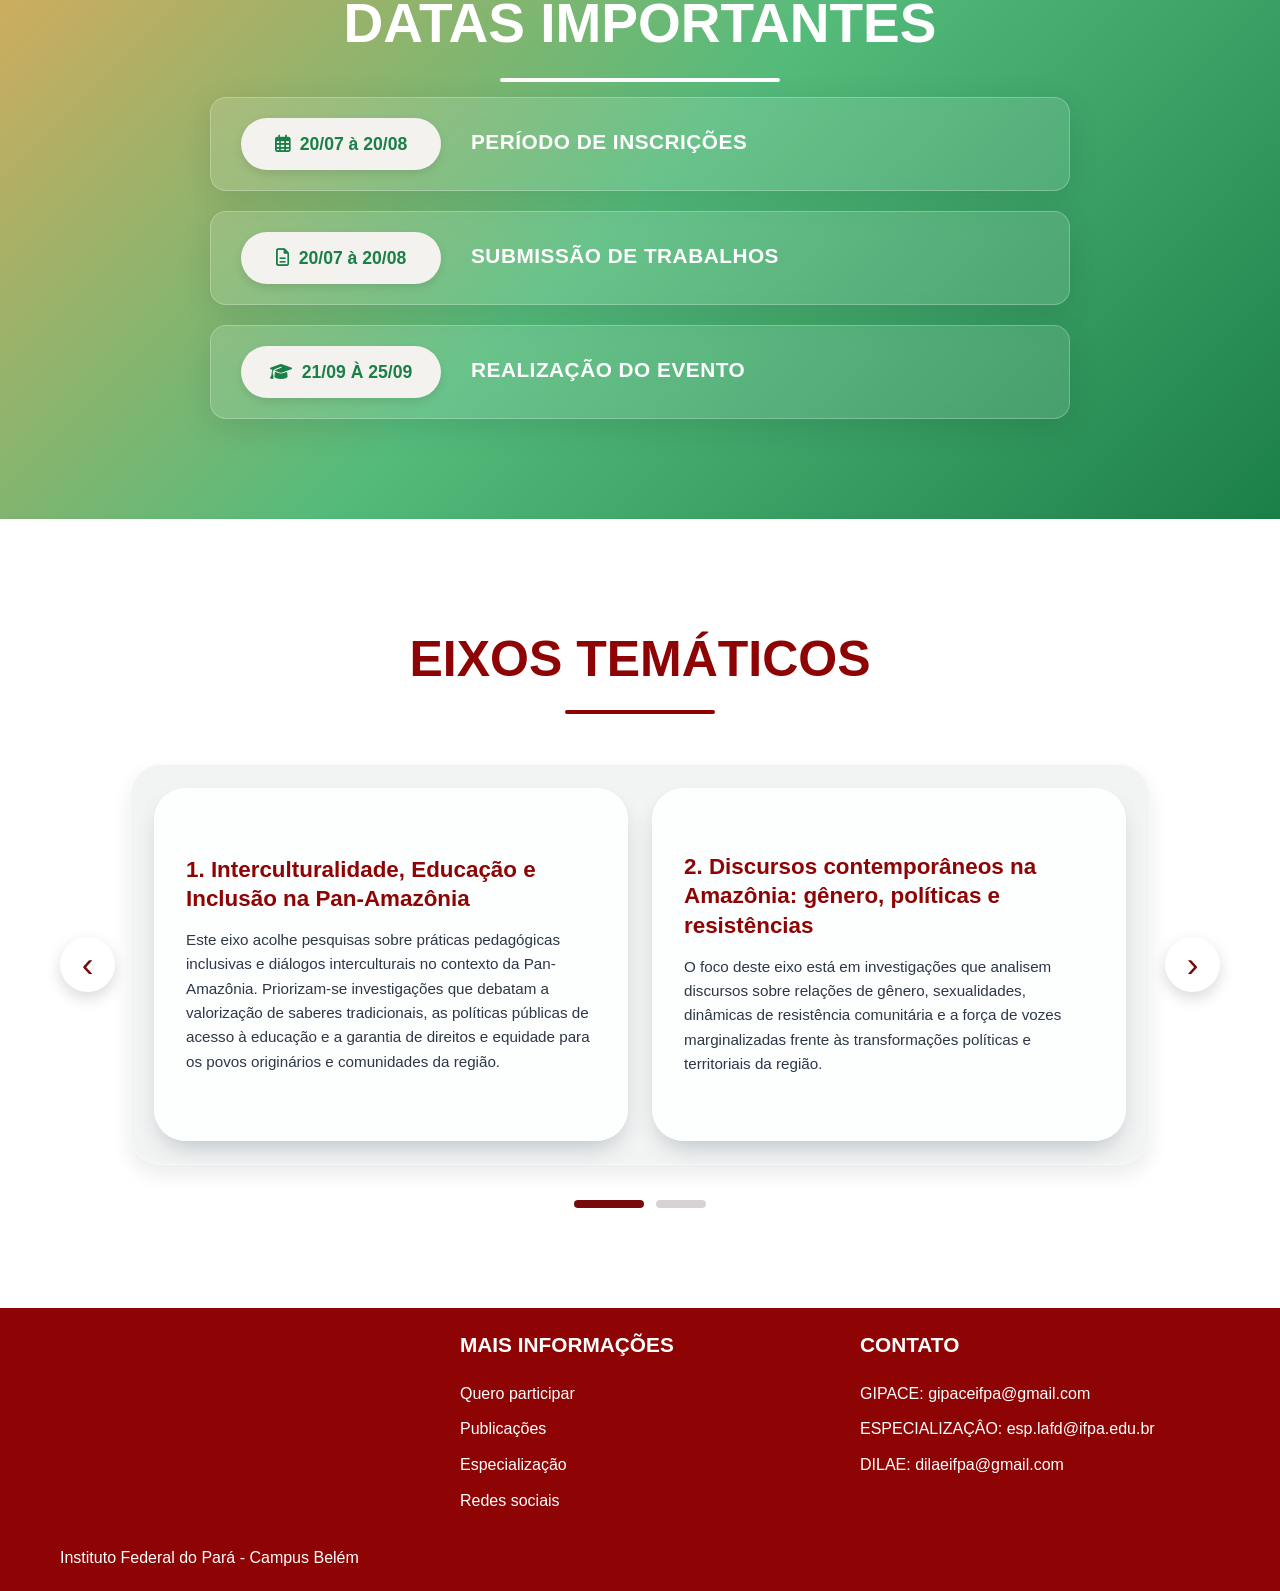
==== commit 7e9de9ac: "Add files via upload" ====
--- a/index.html
+++ b/index.html
@@ -6,53 +6,60 @@
     <title>Evento - Página Principal</title>
     <link rel="stylesheet" href="https://cdnjs.cloudflare.com/ajax/libs/font-awesome/6.4.0/css/all.min.css">
     <link rel="stylesheet" href="styles.css">
-    
-    <style>
-        @media (min-width: 768px) {
-            .mobile-menu {
-                display: none !important;
-            }
-            .menu-toggle {
-                display: none !important;
-            }
-        }
-        @media (max-width: 767px) {
-            .desktop-menu {
-                display: none !important;
-            }
-        }
-    </style>
 </head>
 
 <body>
-        <!-- Header com Menu -->
+    <!-- Header com Menu -->
     <header>
         <div class="container menu-container">
             <div class="logo-container">
                 <img src="lohoheader.png" alt="Logo do Evento" class="logo-img">
             </div>
             
+            <!-- Botão Hamburguer -->
             <div class="menu-toggle" id="menuToggle">
                 <i class="fas fa-bars"></i>
             </div>
             
-            <nav class="menu-nav" id="menuNav">
+            <!-- Menu Desktop -->
+            <nav class="menu-nav desktop-menu" id="menuNav">
                 <ul>
-                    <li><a href="#resumo">Início</a></li>
-                    <li>|</li>
-                    <li><a href="#inscricao">Inscrição</a></li>
-                    <li>|</li>
-                    <li><a href="detalhes.html">Mais detalhes</a></li>
-                    <li>|</li>
-                    <li><a href="publicacoes.html">Publicações</a></li>
-                    <li>|</li>
-                     <li><a href="gipace.html">Especialização</a></li>
+                    <li><a href="#resumo" class="menu-link" data-target="resumo">Início</a></li>
+                    <li class="menu-divider">|</li>
+                    <li><a href="#inscricao" class="menu-link" data-target="inscricao">Inscrição</a></li>
+                    <li class="menu-divider">|</li>
+                    <li><a href="detalhes.html" class="menu-link">Mais detalhes</a></li>
+                    <li class="menu-divider">|</li>
+                    <li><a href="publicacoes.html" class="menu-link">Publicações</a></li>
+                    <li class="menu-divider">|</li>
+                    <li><a href="gipace.html" class="menu-link">Especialização</a></li>
                 </ul>
             </nav>
         </div>
+
+        <!-- Menu Mobile (overlay) -->
+        <div class="mobile-menu-overlay" id="mobileMenuOverlay">
+            <div class="mobile-menu-content">
+                <div class="mobile-menu-header">
+                    <span class="mobile-menu-title">MENU</span>
+                    <button class="mobile-menu-close" id="menuClose">
+                        <i class="fas fa-times"></i>
+                    </button>
+                </div>
+                <nav class="mobile-menu-nav">
+                    <ul>
+                        <li><a href="#resumo" class="mobile-link active" data-target="resumo">Início</a></li>
+                        <li><a href="#inscricao" class="mobile-link" data-target="inscricao">Inscrição</a></li>
+                        <li><a href="detalhes.html" class="mobile-link">Mais detalhes</a></li>
+                        <li><a href="publicacoes.html" class="mobile-link">Publicações</a></li>
+                        <li><a href="gipace.html" class="mobile-link">Especialização</a></li>
+                    </ul>
+                </nav>
+            </div>
+        </div>
     </header>
 
-    <section class="apresentacao-evento">
+    <section class="apresentacao-evento" id="resumo">
         <div class="container">
             <div class="apresentacao-card">
                 <h1>V DILAE</h1>
@@ -82,20 +89,26 @@
             <h2>DESEJA SE INSCREVER?</h2>
             <div class="opcoes-inscricao">
                 <div class="opcao">
+                    <div class="opcao-icon">
+                        <i class="fas fa-user-graduate"></i>
+                    </div>
                     <h3>Como Participante</h3>
                     <p>Participe ativamente do evento com acesso a todas as palestras, workshops e materiais exclusivos.</p>
-                    <a href="#" class="btn-inscricao">Inscrever-se</a>
+                    <a href="#" class="btn-inscricao">Inscrever-se <i class="fas fa-arrow-right"></i></a>
                 </div>
                 <div class="opcao">
+                    <div class="opcao-icon">
+                        <i class="fas fa-headphones"></i>
+                    </div>
                     <h3>Como Ouvinte</h3>
                     <p>Acompanhe as palestras principais e tenha acesso aos materiais de apresentação.</p>
-                    <a href="#" class="btn-inscricao">Inscrever-se</a>
-                </div>
-            </div>
-        </div>
-    </section>
-
-        <!-- Seção Cronograma -->
+                    <a href="#" class="btn-inscricao">Inscrever-se <i class="fas fa-arrow-right"></i></a>
+                </div>
+            </div>
+        </div>
+    </section>
+
+    <!-- Seção Cronograma -->
     <section class="cronograma" id="cronograma">
         <div class="container cronograma-container">
             <h2>DATAS IMPORTANTES</h2>
@@ -134,7 +147,6 @@
         </div>
     </section>
 
-
     <section class="carrossel-section" id="tematico">
         <div class="container">
             <h2>EIXOS TEMÁTICOS</h2>
@@ -144,6 +156,7 @@
 
                 <div class="carousel-track-wrapper">
                     <div class="carousel-track" id="carouselTrack">
+                        <!-- SLIDE 1 -->
                         <div class="slide" data-slide="1">
                             <div class="bloco">
                                 <h3>1. Interculturalidade, Educação e Inclusão na Pan-Amazônia</h3>
@@ -155,6 +168,7 @@
                             </div>
                         </div>
 
+                        <!-- SLIDE 2 -->
                         <div class="slide" data-slide="2">
                             <div class="bloco">
                                 <h3>3. Artes, interculturalidades e Processos de criação na Pan-Amazônia</h3>
@@ -184,8 +198,8 @@
             <div class="footer-content">
                 <div class="footer-column">
                     <div class="mapbox"></div>
-                        <iframe src="https://www.google.com/maps/embed?pb=!1m18!1m12!1m3!1d39885630163608703!2d-48.46026594357269!3d-1.    437298296395028!2m3!1f0!2f0!3f0!3m2!1i1024!2i768!4f13.1!3m3!1m2!1s0x92a48c12e611982f%3A0x5ace4d45a86e975d!2sIFPA%20-%20Instituto%20Federal%20de%20Educa%C3%A7%C3%A3o%2C%20Ci%C3%AAncia%20e%20Tecnologia%20do%20Par%C3%A1%2C%20Campus%20Bel%C3%A9m!5e0!3m2!1spt-BR!2sbr!4v1724461632083!5m2!1spt-BR!2sbr"  width="300px" height="210" style="border:0;" allowfullscreen="" loading="lazy"    referrerpolicy="no-referrer-when-downgrade"></iframe>
-                        <p style="color: #fff;">Instituto Federal do Pará - Campus Belém</p>
+                    <iframe src="https://www.google.com/maps/embed?pb=!1m18!1m12!1m3!1d39885630163608703!2d-48.46026594357269!3d-1.437298296395028!2m3!1f0!2f0!3f0!3m2!1i1024!2i768!4f13.1!3m3!1m2!1s0x92a48c12e611982f%3A0x5ace4d45a86e975d!2sIFPA%20-%20Instituto%20Federal%20de%20Educa%C3%A7%C3%A3o%2C%20Ci%C3%AAncia%20e%20Tecnologia%20do%20Par%C3%A1%2C%20Campus%20Bel%C3%A9m!5e0!3m2!1spt-BR!2sbr!4v1724461632083!5m2!1spt-BR!2sbr" width="300px" height="210" style="border:0;" allowfullscreen="" loading="lazy" referrerpolicy="no-referrer-when-downgrade"></iframe>
+                    <p style="color: #fff;">Instituto Federal do Pará - Campus Belém</p>
                 </div>
                 <div class="footer-column">
                     <h3>MAIS INFORMAÇÕES</h3>
@@ -204,5 +218,6 @@
         </div>
     </footer>
 
+    <script src="script.js"></script>
 </body>
 </html>
--- a/styles.css
+++ b/styles.css
@@ -1,705 +1,938 @@
-        * {
-            margin: 0;
-            padding: 0;
-            box-sizing: border-box;
-            font-family: 'Segoe UI', Tahoma, Geneva, Verdana, sans-serif;
-        }
-
-        body {
-            background-color: #f5f7fa;
-            color: #333;
-            line-height: 1.6;
-        }
-
-        .container {
-            max-width: 1200px;
-            margin: 0 auto;
-            padding: 0 20px;
-        }
-
-        /* Header e Menu */
-        header {
-            background-color: #8e0404;
-            color: white;
-            padding: 0px 0; /* ajusta o tamanho do menu*/
-            position: sticky;
-            top: 0;
-            z-index: 100;
-            box-shadow: 0 4px 12px rgba(0, 0, 0, 0.1);
-        }
-
-        .menu-container {
-            display: flex;
-            justify-content: space-between;
-            align-items: center;
-        }
-
-        .logo-container {
-            display: flex;
-            align-items: center;
-            gap: 15px;
-        }
-
-        .logo-img {
-            height: 120px;
-            width: auto;
-            border-radius: 8px;
-            object-fit: cover;
-        }
-
-        .logo-text {
-            font-size: 1.8rem;
-            font-weight: 700;
-            color: #ecf0f1;
-        }
-
-        .menu-nav ul {
-            display: flex;
-            list-style: none;
-            gap: 30px;
-        }
-
-        .menu-nav a {
-            color: #ecf0f1;
-            text-decoration: none;
-            font-weight: 600;
-            font-size: 1.1rem;
-            padding: 8px 12px;
-            border-radius: 4px;
-            transition: all 0.3s ease;
-        }
-
-        .menu-nav a:hover {
-            background-color: #ffffff;
-            color: #8e0404;
-        }
-
-        .menu-toggle {
-            display: none;
-            font-size: 1.8rem;
-            cursor: pointer;
-            color: white;
-        }
-
-        /* ==========================================================================
-           SEÇÃO DE APRESENTAÇÃO DO EVENTO (HERO/INTRO)
-           ========================================================================== */
-        .apresentacao-evento {
-            background: linear-gradient(135deg, #dfaa5a, #54bb7b, #1b7f48);
-            padding: 80px 0;
-            text-align: center;
-            color: white;
-        }
-
-        /* Card flutuante com efeito Glassmorphism */
-        .apresentacao-card {
-            background: rgba(255, 255, 255, 0.1);
-            backdrop-filter: blur(12px);
-            -webkit-backdrop-filter: blur(12px);
-            border: 1px solid rgba(255, 255, 255, 0.25);
-            border-radius: 24px;
-            padding: 50px 40px;
-            max-width: 950px;
-            margin: 0 auto;
-            box-shadow: 0 15px 35px rgba(0, 0, 0, 0.15);
-        }
-
-        /* Badge delicada sobre o título */
-
-        .apresentacao-card h1 {
-            font-size: 4rem;
-            font-weight: 800;
-            margin: 0;
-            line-height: 1;
-            letter-spacing: 1px;
-            text-shadow: 0 2px 10px rgba(0, 0, 0, 0.15);
-        }
-
-        .apresentacao-card h2 {
-            font-size: 1.6rem;
-            font-weight: 400;
-            color: rgba(255, 255, 255, 0.9);
-            margin: 10px 0 30px 0;
-            line-height: 1.3;
-        }
-
-        /* Parágrafo focado e de leitura agradável */
-        .evento-descricao {
-            font-size: 1.15rem;
-            line-height: 1.8;
-            color: #ffffff;
-            max-width: 800px;
-            margin: 0 auto 40px auto;
-            text-align: justify; /* Justificado para leitura acadêmica elegante */
-            text-shadow: 0 1px 2px rgba(0, 0, 0, 0.05);
-        }
-
-        .evento-descricao strong {
-            color: #ffffff;
-            font-weight: 700;
-        }
-
-        /* Container de Realizadores */
-        .organizadores-container {
-            border-top: 1px solid rgba(255, 255, 255, 0.2);
-            padding-top: 30px;
-        }
-
-        .organizadores-container h3 {
-            font-size: 0.9rem;
-            font-weight: 700;
-            color: rgba(255, 255, 255, 0.8);
-            letter-spacing: 1.5px;
-            margin-bottom: 20px;
-        }
-
-        /* Alinhamento flexível dos badges organizadores */
-        .organizadores-tags {
-            display: flex;
-            justify-content: center;
-            flex-wrap: wrap;
-            gap: 12px;
-        }
-
-        /* Tags de Organização estilo chip/badge */
-        .tag-org {
-            background-color: rgba(255, 255, 255, 0.95);
-            color: #1b7f48;
-            padding: 8px 18px;
-            font-size: 0.85rem;
-            font-weight: 600;
-            border-radius: 30px;
-            box-shadow: 0 4px 8px rgba(0, 0, 0, 0.05);
-            transition: all 0.2s ease;
-        }
-
-        .tag-org:hover {
-            transform: translateY(-3px);
-            background-color: #8e0404;
-            color: white;
-            box-shadow: 0 6px 12px rgba(142, 4, 4, 0.2);
-        }
-
-        /* Responsividade Básica */
-        @media (max-width: 768px) {
-            .apresentacao-card {
-                padding: 30px 20px;
-            }
-            .apresentacao-card h1 {
-                font-size: 2.8rem;
-            }
-            .apresentacao-card h2 {
-                font-size: 1.2rem;
-            }
-            .evento-descricao {
-                font-size: 1rem;
-                text-align: left; /* Alinhamento esquerdo fica melhor em mobile */
-            }
-        }
-
-
-        /* Seção de inscrição */
-        .inscricao {
-            background-color: #ffffff;
-            border-radius: 12px;
-            padding: 140px;
-            margin-bottom: 40px;
-            text-align: center;
-        }
-
-        .inscricao h2 {
-            color: #2c3e50;
-            margin-bottom: 30px;
-            font-size: 2.2rem;
-            position: relative;
-            padding-bottom: 15px;
-        }
-
-        .inscricao h2::after {
-            content: '';
-            position: absolute;
-            bottom: 0;
-            left: 50%;
-            transform: translateX(-50%);
-            width: 80px;
-            height: 4px;
-            background-color: #8e0404;
-            border-radius: 2px;
-        }
-
-        .opcoes-inscricao {
-            display: flex;
-            justify-content: center;
-            gap: 40px;
-            flex-wrap: wrap;
-        }
-
-        .opcao {
-            background-color: #f8f9fa;
-            border-radius: 10px;
-            padding: 30px;
-            width: 300px;
-            transition: transform 0.3s ease, box-shadow 0.3s ease;
-            border: 2px solid transparent;
-        }
-
-        .opcao:hover {
-            transform: translateY(-10px);
-            box-shadow: 0 12px 20px rgba(0, 0, 0, 0.1);
-            border-color: #8e0404;
-        }
-
-        .opcao h3 {
-            color: #000000;
-            margin-bottom: 15px;
-            font-size: 1.6rem;
-        }
-
-        .opcao p {
-            margin-bottom: 20px;
-            color: #555;
-        }
-
-        .btn-inscricao {
-            display: inline-block;
-            background-color: #8e0404;
-            color: white;
-            padding: 12px 28px;
-            border-radius: 50px;
-            text-decoration: none;
-            font-weight: 600;
-            font-size: 1.1rem;
-            transition: all 0.3s ease;
-        }
-
-        .btn-inscricao:hover {
-            background-color: #54bb7b;
-            transform: scale(1.05);
-        }
-
-
-        /* ==========================================================================
-           NOVA SEÇÃO CRONOGRAMA (DATAS IMPORTANTES)
-           ========================================================================== */
-        .cronograma {
-            background: linear-gradient(135deg, #dfaa5a, #54bb7b, #1b7f48);
-            padding: 100px 0; /* Ajustado padding excessivo de 110px sem largura em telas menores */
-            box-shadow: 0 6px 15px rgba(0, 0, 0, 0.15);
-        }
-
-        .cronograma-container {
-            max-width: 900px; /* Deixa o conteúdo centralizado e elegante */
-            margin: 0 auto;
-        }
-
-
-        /* Correção da linha centralizada e responsiva */
-        .cronograma h2::after {
-            content: '';
-            position: absolute;
-            bottom: -15px;
-            left: 50%;
-            transform: translateX(-50%);
-            width: 280px;
-            height: 4px;
-            background-color: #ffffff;
-            border-radius: 2px;
-        }
-
-        /* Grid vertical para os itens */
-        .cronograma-timeline {
-            display: flex;
-            flex-direction: column;
-            gap: 20px;
-        }
-
-        /* Card estilo linha do tempo */
-        .cronograma-item {
-            display: flex;
-            align-items: center;
-            background: rgba(255, 255, 255, 0.12);
-            backdrop-filter: blur(10px);
-            -webkit-backdrop-filter: blur(10px);
-            border: 1px solid rgba(255, 255, 255, 0.25);
-            border-radius: 16px;
-            padding: 20px 30px;
-            gap: 30px;
-            transition: all 0.3s ease;
-            box-shadow: 0 8px 32px 0 rgba(0, 0, 0, 0.1);
-        }
-
-        .cronograma-item:hover {
-            transform: translateY(-4px);
-            background: rgba(255, 255, 255, 0.2);
-            box-shadow: 0 12px 40px 0 rgba(0, 0, 0, 0.15);
-            border-color: rgba(255, 255, 255, 0.4);
-        }
-
-        /* Badge da data na esquerda */
-        .cronograma-badge {
-            background-color:  #1b7f48;
-            color: #f3f2ef;
-            padding: 12px 20px;
-            border-radius: 30px;
-            font-weight: 700;
-            font-size: 1.1rem;
-            display: flex;
-            align-items: center;
-            gap: 10px;
-            box-shadow: 0 4px 10px rgba(0, 0, 0, 0.1);
-            min-width: 200px;
-            justify-content: center;
-            flex-shrink: 0;
-        }
-
-        /* Cor em destaque para a data do evento principal */
-        .cronograma-badge.destaque { /* Badge de destaque para a data principal */
-            background-color: #f3f2ef;
-            color: #1b7f48;
-        }
-
-        .cronograma-badge i {
-            font-size: 1.1rem;
-        }
-
-        /* Textos explicativos na direita */
-        .cronograma-descricao {
-            flex: 1;
-            text-align: left;
-  
-        }
-
-        .cronograma-descricao h3 { /* Título do item do cronograma */
-            color: #ffffff;
-            font-size: 1.3rem;
-            font-weight: 700;
-            margin-bottom: 4px;
-            letter-spacing: 0.5px;
-        }
-
-        /* Responsividade para Telas Menores (como celulares) */
-        @media (max-width: 768px) {
-            .cronograma-item {
-                flex-direction: column;
-                align-items: flex-start;
-                gap: 15px;
-                padding: 20px;
-            }
-            .cronograma-badge {
-                width: 100%;
-            }
-            .cronograma-descricao {
-                text-align: center;
-                width: 100%;
-            }
-            .cronograma h2 {
-                font-size: 2rem;
-            }
-        }
-
-        /* Seção dos eixos temáticos */
-        .carrossel-section {
-            background-color: #ffffff;
-            padding: 100px 0;
-            box-shadow: 0 6px 15px rgba(0, 0, 0, 0.08);
-        }
-
-        .carrossel-section h2 {
-            color:#8e0404;
-            margin-bottom: 50px;
-            font-size: 50px;
-            text-align: center;
-            position: relative;
-            padding-bottom: 15px;
-        }
-
-        .carrossel-section h2::after {
-            content: '';
-            position: absolute;
-            bottom: 0;
-            left: 50%;
-            transform: translateX(-50%);
-            width: 150px;
-            height: 4px;
-            background-color: white;
-            border-radius: 2px;
-        }
-
-        /* container flex que coloca a seta esquerda, os slides e a seta direita na mesma linha */
-        .carousel-container {
-            display: flex;
-            align-items: center; /* Alinha setas e slides centralizados verticalmente */
-            justify-content: center;
-            gap: 20px; /* Distância das setas em relação ao box do slide */
-            width: 100%;
-        }
-
-        .carousel-track-wrapper {
-            flex: 1; /* Faz a caixa do slide ocupar todo o espaço do meio */
-            overflow: hidden;
-            border-radius: 2rem;
-            background: rgba(10, 25, 35, 0.1);
-            box-shadow: inset 0 0 0 1px rgba(255,255,255,0.5), 0 10px 20px rgba(0,0,0,0.1);
-        }
-
-        .carousel-track {
-            display: flex;
-            transition: transform 0.5s cubic-bezier(0.25, 0.1, 0.15, 1.05);
-        }
-
-        /* Cada slide */
-        .slide {
-            flex: 0 0 100%;
-            display: grid;
-            grid-template-columns: 1fr 1fr;
-            gap: 1.5rem;
-            padding: 1.5rem;
-        }
-
-        /* Estilo dos cards dos eixos */
-        .bloco {
-            background: rgba(255, 255, 255, 0.85);
-            backdrop-filter: blur(10px);
-            border-radius: 2rem;
-            padding: 2.5rem 2rem;
-            box-shadow: 0 12px 25px -8px rgba(0,40,60,0.25),
-                        0 0 0 1px rgba(255,255,255,0.8) inset;
-            transition: transform 0.2s ease, box-shadow 0.3s;
-            display: flex;
-            flex-direction: column;
-            justify-content: center;
-            min-height: 280px;
-        }
-
-        .bloco:hover {
-            transform: translateY(-4px);
-            box-shadow: 0 20px 30px -10px rgba(0,0,0,0.2);
-            background: rgba(255, 255, 255, 0.95);
-        }
-
-        .bloco h3 {
-            font-size: 1.4rem;
-            font-weight: 700;
-            color: #8e0404;
-            margin-bottom: 15px;
-            line-height: 1.3;
-        }
-
-        .bloco p {
-            font-size: 0.95rem;
-            color: #2d3748;
-            line-height: 1.6;
-        }
-
-        /* Botões de navegação (Setas redondas nas laterais) */
-        .nav-btn {
-            background: white;
-            border: none;
-            width: 55px;
-            height: 55px;
-            border-radius: 50%;
-            font-size: 2.2rem;
-            font-weight: 400;
-            display: flex;
-            align-items: center;
-            justify-content: center;
-            cursor: pointer;
-            box-shadow: 0 6px 15px rgba(0, 0, 0, 0.15);
-            transition: all 0.2s ease;
-            color: rgb(119, 11, 11);
-            user-select: none;
-            flex-shrink: 0; /* Garante que a seta não amasse em telas médias */
-        }
-
-        .nav-btn:hover {
-            background: rgb(119, 11, 11);
-            color: white;
-            transform: scale(1.1);
-        }
-
-        /* Indicadores (Bolinhas de controle) */
-        .carousel-indicators {
-            display: flex;
-            justify-content: center;
-            gap: 12px;
-            margin-top: 35px;
-        }
-
-        .indicator {
-            width: 50px;
-            height: 8px;
-            border-radius: 10px;
-            background: rgba(161, 142, 142, 0.4);
-            cursor: pointer;
-            transition: 0.3s ease;
-        }
-
-        .indicator.active {
-            background: rgb(119, 11, 11);
-            width: 70px;
-            box-shadow: 0 0 10px rgba(255, 255, 255, 0.5);
-        }
-
-
-         /* Seção cronograma */
-        .cronograma {
-            background: linear-gradient(135deg, #dfaa5a, #54bb7b, #1b7f48);
-            border-radius: 1px;
-            padding: 110px;
-            margin-bottom: 0px;
-            box-shadow: 0 6px 15px rgb(255, 249, 249);
-            
-        }
-
-        .cronograma h2 {
-            color: #ffffff;
-            margin-bottom: 30px;
-            font-size: 55px;
-            position: relative;
-            align-items: center;
-            padding-bottom: 0px;
-            text-align: center;
-        }
-
-        /*o tracinho que fica embaixo do datas importantes*/
-        .cronograma h2::after {
-            content: '';
-            position: absolute;
-            bottom: 0;
-            left: 50%;
-            width: 290px;
-            height: 4px;
-            background-color: #ffffff;
-            border-radius: 2px;
-        }
-
-        .cronograma-item {
-            display: flex;
-            margin-bottom: 35px;
-            padding-bottom: 25px;
-            border-bottom: 1px solid #eee;
-        }
-
-        .cronograma-data {
-            flex: 0 0 150px;
-            font-weight: 750;
-            color: #1b7f48;
-            font-size: 1.2rem;
-        }
-
-        .cronograma-descricao {
-            flex: 1;
-            color: #ffffff;
-            font-size: 1.2rem;
-        }
-
-
-        /* Footer */
-        
-        footer {
-            background-color: #8e0404;
-            color: white;
-            padding: 20px 0 10px;
-        }
-
-        .footer-content {
-            display: grid;
-            grid-template-columns: repeat(auto-fit, minmax(250px, 1fr));
-            gap: 40px;
-            margin-bottom: 0px;
-        }
-
-        .footer-column h3 {
-            font-size: 1.3rem;
-            margin-bottom: 20px;
-            color: white;
-        }
-
-        .footer-column p, .footer-column a {
-            color: white;
-            margin-bottom: 10px;
-            display: block;
-            text-decoration: none;
-            transition: color 0.3s;
-        }
-
-        .footer-column a:hover {
-            color: white;
-        }
-
-        .social-links {
-            display: flex;
-            gap: 15px;
-            margin-top: 20px;
-        }
-
-        .social-links a {
-            background-color: rgba(255, 255, 255, 0.1);
-            width: 40px;
-            height: 40px;
-            border-radius: 50%;
-            display: flex;
-            align-items: center;
-            justify-content: center;
-            color: white;
-            transition: all 0.3s;
-        }
-
-        .social-links a:hover {
-            background-color: var(--secondary-color);
-            transform: translateY(-5px);
-        }
-
-        .copyright {
-            text-align: center;
-            padding-top: 20px;
-            border-top: 1px solid rgba(255, 255, 255, 0.1);
-            color: #95a5a6;
-            font-size: 14px;
-        }
-
-        /* ===================================================================
-            RESPONSIVIDADE DO CARROSSEL DE EIXOS TEMÁTICOS
-        ===================================================================== */
-
-/* Telas de Tablets (Até 992px) */
+* {
+    margin: 0;
+    padding: 0;
+    box-sizing: border-box;
+    font-family: 'Segoe UI', Tahoma, Geneva, Verdana, sans-serif;
+}
+
+body {
+    background-color: #f5f7fa;
+    color: #333;
+    line-height: 1.6;
+}
+
+.container {
+    max-width: 1200px;
+    margin: 0 auto;
+    padding: 0 20px;
+}
+
+/* Header e Menu */
+header {
+    background-color: #8e0404;
+    color: white;
+    padding: 0px 0;
+    position: sticky;
+    top: 0;
+    z-index: 100;
+    box-shadow: 0 4px 12px rgba(0, 0, 0, 0.1);
+}
+
+.menu-container {
+    display: flex;
+    justify-content: space-between;
+    align-items: center;
+}
+
+.logo-container {
+    display: flex;
+    align-items: center;
+    gap: 15px;
+}
+
+.logo-img {
+    height: 120px;
+    width: auto;
+    border-radius: 8px;
+    object-fit: cover;
+}
+
+.logo-text {
+    font-size: 1.8rem;
+    font-weight: 700;
+    color: #ecf0f1;
+}
+
+/* Menu Desktop */
+.menu-nav ul {
+    display: flex;
+    list-style: none;
+    gap: 20px;
+    align-items: center;
+}
+
+.menu-nav li {
+    list-style: none;
+}
+
+.menu-nav a {
+    color: #ecf0f1;
+    text-decoration: none;
+    font-weight: 600;
+    font-size: 1.1rem;
+    padding: 8px 12px;
+    border-radius: 4px;
+    transition: all 0.3s ease;
+}
+
+.menu-nav a:hover {
+    background-color: #ffffff;
+    color: #8e0404;
+}
+
+.menu-divider {
+    color: rgba(255, 255, 255, 0.3);
+    font-weight: 300;
+}
+
+.menu-toggle {
+    display: none;
+    font-size: 1.8rem;
+    cursor: pointer;
+    color: white;
+    background: none;
+    border: none;
+    padding: 10px;
+}
+
+/* ============================================
+   MENU MOBILE - OVERLAY ESTILO MODERNO
+   ============================================ */
+.mobile-menu-overlay {
+    position: fixed;
+    top: 0;
+    right: -100%;
+    width: 100%;
+    max-width: 380px;
+    height: 100vh;
+    background-color: #8e0404;
+    z-index: 1000;
+    transition: right 0.4s cubic-bezier(0.22, 1, 0.36, 1);
+    box-shadow: -10px 0 40px rgba(0, 0, 0, 0.3);
+    overflow-y: auto;
+}
+
+.mobile-menu-overlay.active {
+    right: 0;
+}
+
+.mobile-menu-content {
+    padding: 30px 25px;
+    display: flex;
+    flex-direction: column;
+    height: 100%;
+}
+
+.mobile-menu-header {
+    display: flex;
+    justify-content: space-between;
+    align-items: center;
+    padding-bottom: 25px;
+    border-bottom: 1px solid rgba(255, 255, 255, 0.15);
+    margin-bottom: 30px;
+}
+
+.mobile-menu-title {
+    font-size: 1.1rem;
+    font-weight: 700;
+    color: rgba(255, 255, 255, 0.6);
+    letter-spacing: 2px;
+}
+
+.mobile-menu-close {
+    background: rgba(255, 255, 255, 0.1);
+    border: none;
+    color: white;
+    width: 44px;
+    height: 44px;
+    border-radius: 50%;
+    font-size: 1.4rem;
+    cursor: pointer;
+    transition: all 0.3s ease;
+    display: flex;
+    align-items: center;
+    justify-content: center;
+}
+
+.mobile-menu-close:hover {
+    background: rgba(255, 255, 255, 0.2);
+    transform: rotate(90deg);
+}
+
+.mobile-menu-nav ul {
+    list-style: none;
+    display: flex;
+    flex-direction: column;
+    gap: 5px;
+}
+
+.mobile-menu-nav li {
+    list-style: none;
+}
+
+.mobile-menu-nav a {
+    display: block;
+    color: rgba(255, 255, 255, 0.7);
+    text-decoration: none;
+    font-size: 1.2rem;
+    font-weight: 500;
+    padding: 14px 18px;
+    border-radius: 12px;
+    transition: all 0.3s ease;
+    letter-spacing: 0.3px;
+}
+
+.mobile-menu-nav a:hover {
+    background: rgba(255, 255, 255, 0.08);
+    color: white;
+    padding-left: 24px;
+}
+
+.mobile-menu-nav a.active {
+    background: rgba(255, 255, 255, 0.15);
+    color: #ffffff;
+    padding-left: 24px;
+    border-left: 4px solid #dfaa5a;
+}
+
+/* ============================================
+   SEÇÃO DE APRESENTAÇÃO DO EVENTO
+   ============================================ */
+.apresentacao-evento {
+    background: linear-gradient(135deg, #dfaa5a, #54bb7b, #1b7f48);
+    padding: 80px 0;
+    text-align: center;
+    color: white;
+}
+
+.apresentacao-card {
+    background: rgba(255, 255, 255, 0.1);
+    backdrop-filter: blur(12px);
+    -webkit-backdrop-filter: blur(12px);
+    border: 1px solid rgba(255, 255, 255, 0.25);
+    border-radius: 24px;
+    padding: 50px 40px;
+    max-width: 950px;
+    margin: 0 auto;
+    box-shadow: 0 15px 35px rgba(0, 0, 0, 0.15);
+}
+
+.apresentacao-card h1 {
+    font-size: 4rem;
+    font-weight: 800;
+    margin: 0;
+    line-height: 1;
+    letter-spacing: 1px;
+    text-shadow: 0 2px 10px rgba(0, 0, 0, 0.15);
+}
+
+.apresentacao-card h2 {
+    font-size: 1.6rem;
+    font-weight: 400;
+    color: rgba(255, 255, 255, 0.9);
+    margin: 10px 0 30px 0;
+    line-height: 1.3;
+}
+
+.evento-descricao {
+    font-size: 1.15rem;
+    line-height: 1.8;
+    color: #ffffff;
+    max-width: 800px;
+    margin: 0 auto 40px auto;
+    text-align: justify;
+    text-shadow: 0 1px 2px rgba(0, 0, 0, 0.05);
+}
+
+.evento-descricao strong {
+    color: #ffffff;
+    font-weight: 700;
+}
+
+.organizadores-container {
+    border-top: 1px solid rgba(255, 255, 255, 0.2);
+    padding-top: 30px;
+}
+
+.organizadores-container h3 {
+    font-size: 0.9rem;
+    font-weight: 700;
+    color: rgba(255, 255, 255, 0.8);
+    letter-spacing: 1.5px;
+    margin-bottom: 20px;
+}
+
+.organizadores-tags {
+    display: flex;
+    justify-content: center;
+    flex-wrap: wrap;
+    gap: 12px;
+}
+
+.tag-org {
+    background-color: rgba(255, 255, 255, 0.95);
+    color: #1b7f48;
+    padding: 8px 18px;
+    font-size: 0.85rem;
+    font-weight: 600;
+    border-radius: 30px;
+    box-shadow: 0 4px 8px rgba(0, 0, 0, 0.05);
+    transition: all 0.2s ease;
+}
+
+.tag-org:hover {
+    transform: translateY(-3px);
+    background-color: #8e0404;
+    color: white;
+    box-shadow: 0 6px 12px rgba(142, 4, 4, 0.2);
+}
+
+@media (max-width: 768px) {
+    .apresentacao-card {
+        padding: 30px 20px;
+    }
+    .apresentacao-card h1 {
+        font-size: 2.8rem;
+    }
+    .apresentacao-card h2 {
+        font-size: 1.2rem;
+    }
+    .evento-descricao {
+        font-size: 1rem;
+        text-align: left;
+    }
+}
+
+/* ==========================================================================
+   SEÇÃO DE INSCRIÇÃO - ESTILO MODERNO
+   ========================================================================== */
+.inscricao {
+    background-color: #ffffff;
+    padding: 80px 0;
+    text-align: center;
+}
+
+.inscricao h2 {
+    color: #8e0404;
+    margin-bottom: 50px;
+    font-size: 2.5rem;
+    position: relative;
+    padding-bottom: 15px;
+}
+
+.inscricao h2::after {
+    content: '';
+    position: absolute;
+    bottom: 0;
+    left: 50%;
+    transform: translateX(-50%);
+    width: 100px;
+    height: 4px;
+    background: linear-gradient(90deg, #8e0404, #dfaa5a);
+    border-radius: 2px;
+}
+
+.opcoes-inscricao {
+    display: flex;
+    justify-content: center;
+    gap: 40px;
+    flex-wrap: wrap;
+}
+
+.opcao {
+    background: #f8f9fa;
+    border-radius: 20px;
+    padding: 40px 35px;
+    width: 320px;
+    transition: all 0.4s ease;
+    border: 2px solid transparent;
+    position: relative;
+    overflow: hidden;
+}
+
+.opcao::before {
+    content: '';
+    position: absolute;
+    top: 0;
+    left: 0;
+    right: 0;
+    height: 4px;
+    background: linear-gradient(90deg, #8e0404, #dfaa5a);
+    opacity: 0;
+    transition: opacity 0.4s ease;
+}
+
+.opcao:hover {
+    transform: translateY(-8px);
+    box-shadow: 0 20px 40px rgba(0, 0, 0, 0.1);
+    border-color: #8e0404;
+    background: #ffffff;
+}
+
+.opcao:hover::before {
+    opacity: 1;
+}
+
+.opcao-icon {
+    width: 70px;
+    height: 70px;
+    background: linear-gradient(135deg, #8e0404, #dfaa5a);
+    border-radius: 50%;
+    display: flex;
+    align-items: center;
+    justify-content: center;
+    margin: 0 auto 20px auto;
+    font-size: 2rem;
+    color: white;
+    transition: all 0.4s ease;
+}
+
+.opcao:hover .opcao-icon {
+    transform: scale(1.1) rotate(-5deg);
+    box-shadow: 0 10px 25px rgba(142, 4, 4, 0.3);
+}
+
+.opcao h3 {
+    color: #2c3e50;
+    margin-bottom: 15px;
+    font-size: 1.6rem;
+    font-weight: 700;
+}
+
+.opcao p {
+    color: #666;
+    margin-bottom: 25px;
+    font-size: 0.95rem;
+    line-height: 1.7;
+}
+
+.btn-inscricao {
+    display: inline-flex;
+    align-items: center;
+    gap: 10px;
+    background: linear-gradient(135deg, #8e0404, #a80505);
+    color: white;
+    padding: 14px 32px;
+    border-radius: 50px;
+    text-decoration: none;
+    font-weight: 600;
+    font-size: 1rem;
+    transition: all 0.3s ease;
+    box-shadow: 0 4px 15px rgba(142, 4, 4, 0.3);
+}
+
+.btn-inscricao i {
+    transition: transform 0.3s ease;
+}
+
+.btn-inscricao:hover {
+    transform: translateY(-2px);
+    box-shadow: 0 8px 25px rgba(142, 4, 4, 0.4);
+    background: linear-gradient(135deg, #a80505, #8e0404);
+}
+
+.btn-inscricao:hover i {
+    transform: translateX(5px);
+}
+
+/* Responsividade da inscrição */
+@media (max-width: 768px) {
+    .inscricao {
+        padding: 60px 0;
+    }
+    
+    .inscricao h2 {
+        font-size: 2rem;
+        margin-bottom: 35px;
+    }
+    
+    .opcao {
+        width: 100%;
+        max-width: 350px;
+        padding: 30px 25px;
+    }
+    
+    .opcao-icon {
+        width: 60px;
+        height: 60px;
+        font-size: 1.6rem;
+    }
+}
+
+@media (max-width: 480px) {
+    .inscricao h2 {
+        font-size: 1.6rem;
+    }
+    
+    .opcao {
+        padding: 25px 20px;
+    }
+    
+    .opcao h3 {
+        font-size: 1.3rem;
+    }
+    
+    .btn-inscricao {
+        padding: 12px 24px;
+        font-size: 0.9rem;
+    }
+}
+
+/* ==========================================================================
+   CRONOGRAMA
+   ========================================================================== */
+.cronograma {
+    background: linear-gradient(135deg, #dfaa5a, #54bb7b, #1b7f48);
+    padding: 100px 0;
+    box-shadow: 0 6px 15px rgba(0, 0, 0, 0.15);
+}
+
+.cronograma-container {
+    max-width: 900px;
+    margin: 0 auto;
+}
+
+.cronograma h2 {
+    color: #ffffff;
+    margin-bottom: 30px;
+    font-size: 55px;
+    position: relative;
+    text-align: center;
+}
+
+.cronograma h2::after {
+    content: '';
+    position: absolute;
+    bottom: -15px;
+    left: 50%;
+    transform: translateX(-50%);
+    width: 280px;
+    height: 4px;
+    background-color: #ffffff;
+    border-radius: 2px;
+}
+
+.cronograma-timeline {
+    display: flex;
+    flex-direction: column;
+    gap: 20px;
+}
+
+.cronograma-item {
+    display: flex;
+    align-items: center;
+    background: rgba(255, 255, 255, 0.12);
+    backdrop-filter: blur(10px);
+    -webkit-backdrop-filter: blur(10px);
+    border: 1px solid rgba(255, 255, 255, 0.25);
+    border-radius: 16px;
+    padding: 20px 30px;
+    gap: 30px;
+    transition: all 0.3s ease;
+    box-shadow: 0 8px 32px 0 rgba(0, 0, 0, 0.1);
+}
+
+.cronograma-item:hover {
+    transform: translateY(-4px);
+    background: rgba(255, 255, 255, 0.2);
+    box-shadow: 0 12px 40px 0 rgba(0, 0, 0, 0.15);
+    border-color: rgba(255, 255, 255, 0.4);
+}
+
+.cronograma-badge {
+    background-color: #1b7f48;
+    color: #f3f2ef;
+    padding: 12px 20px;
+    border-radius: 30px;
+    font-weight: 700;
+    font-size: 1.1rem;
+    display: flex;
+    align-items: center;
+    gap: 10px;
+    box-shadow: 0 4px 10px rgba(0, 0, 0, 0.1);
+    min-width: 200px;
+    justify-content: center;
+    flex-shrink: 0;
+}
+
+.cronograma-badge.destaque {
+    background-color: #f3f2ef;
+    color: #1b7f48;
+}
+
+.cronograma-badge i {
+    font-size: 1.1rem;
+}
+
+.cronograma-descricao {
+    flex: 1;
+    text-align: left;
+}
+
+.cronograma-descricao h3 {
+    color: #ffffff;
+    font-size: 1.3rem;
+    font-weight: 700;
+    margin-bottom: 4px;
+    letter-spacing: 0.5px;
+}
+
+@media (max-width: 768px) {
+    .cronograma-item {
+        flex-direction: column;
+        align-items: flex-start;
+        gap: 10px;
+        padding: 10px;
+    }
+    .cronograma-badge {
+        width: 100%;
+    }
+    .cronograma-descricao {
+        text-align: center;
+        width: 100%;
+    }
+    .cronograma h2 {
+        font-size: 2.5rem;
+    }
+}
+
+/* ==========================================================================
+   CARROSSEL DE EIXOS TEMÁTICOS
+   ========================================================================== */
+.carrossel-section {
+    background-color: #ffffff;
+    padding: 100px 0;
+    box-shadow: 0 6px 15px rgba(0, 0, 0, 0.08);
+}
+
+.carrossel-section h2 {
+    color: #8e0404;
+    margin-bottom: 50px;
+    font-size: 50px;
+    text-align: center;
+    position: relative;
+    padding-bottom: 15px;
+}
+
+.carrossel-section h2::after {
+    content: '';
+    position: absolute;
+    bottom: 0;
+    left: 50%;
+    transform: translateX(-50%);
+    width: 150px;
+    height: 4px;
+    background-color: #8e0404;
+    border-radius: 2px;
+}
+
+.carousel-container {
+    display: flex;
+    align-items: center;
+    justify-content: center;
+    gap: 15px;
+    width: 100%;
+}
+
+.carousel-track-wrapper {
+    flex: 1;
+    overflow: hidden;
+    border-radius: 2rem;
+    background: rgba(10, 25, 35, 0.05);
+    box-shadow: inset 0 0 0 1px rgba(255, 255, 255, 0.5), 0 10px 20px rgba(0, 0, 0, 0.08);
+}
+
+.carousel-track {
+    display: flex;
+    transition: transform 0.5s cubic-bezier(0.25, 0.1, 0.15, 1.05);
+}
+
+.slide {
+    flex: 0 0 100%;
+    display: grid;
+    grid-template-columns: 1fr 1fr;
+    gap: 1.5rem;
+    padding: 1.5rem;
+}
+
+.bloco {
+    background: rgba(255, 255, 255, 0.85);
+    backdrop-filter: blur(10px);
+    border-radius: 2rem;
+    padding: 2.5rem 2rem;
+    box-shadow: 0 12px 25px -8px rgba(0, 40, 60, 0.25),
+                0 0 0 1px rgba(255, 255, 255, 0.8) inset;
+    transition: transform 0.2s ease, box-shadow 0.3s;
+    display: flex;
+    flex-direction: column;
+    justify-content: center;
+    min-height: 280px;
+}
+
+.bloco:hover {
+    transform: translateY(-4px);
+    box-shadow: 0 20px 30px -10px rgba(0, 0, 0, 0.2);
+    background: rgba(255, 255, 255, 0.95);
+}
+
+.bloco h3 {
+    font-size: 1.4rem;
+    font-weight: 700;
+    color: #8e0404;
+    margin-bottom: 15px;
+    line-height: 1.3;
+}
+
+.bloco p {
+    font-size: 0.95rem;
+    color: #2d3748;
+    line-height: 1.6;
+}
+
+.nav-btn {
+    background: white;
+    border: none;
+    width: 55px;
+    height: 55px;
+    border-radius: 50%;
+    font-size: 2.2rem;
+    font-weight: 400;
+    display: flex;
+    align-items: center;
+    justify-content: center;
+    cursor: pointer;
+    box-shadow: 0 6px 15px rgba(0, 0, 0, 0.15);
+    transition: all 0.2s ease;
+    color: rgb(119, 11, 11);
+    user-select: none;
+    flex-shrink: 0;
+}
+
+.nav-btn:hover {
+    background: rgb(119, 11, 11);
+    color: white;
+    transform: scale(1.1);
+}
+
+.carousel-indicators {
+    display: flex;
+    justify-content: center;
+    gap: 12px;
+    margin-top: 35px;
+}
+
+.indicator {
+    width: 50px;
+    height: 8px;
+    border-radius: 10px;
+    background: rgba(161, 142, 142, 0.4);
+    cursor: pointer;
+    transition: 0.3s ease;
+}
+
+.indicator.active {
+    background: rgb(119, 11, 11);
+    width: 70px;
+    box-shadow: 0 0 10px rgba(255, 255, 255, 0.5);
+}
+
+/* ==========================================================================
+   RESPONSIVIDADE DO CARROSSEL
+   ========================================================================== */
 @media (max-width: 992px) {
-    .bloco-tematico {
-        flex: 0 0 calc(50% - 10px) !important; /* Mostra 2 cards por vez */
-        min-width: calc(50% - 10px);
-        padding: 20px;
-    }
-    
-    .carrossel-container h2 {
-        font-size: 1.8rem;
-    }
-}
-
-/* Telas de Celulares (Até 768px) */
+    .slide {
+        grid-template-columns: 1fr 1fr;
+        gap: 1rem;
+        padding: 1rem;
+    }
+    
+    .bloco {
+        padding: 1.8rem 1.5rem;
+        min-height: 220px;
+    }
+    
+    .bloco h3 {
+        font-size: 1.2rem;
+    }
+    
+    .bloco p {
+        font-size: 0.9rem;
+    }
+    
+    .carrossel-section h2 {
+        font-size: 2.5rem;
+    }
+}
+
+@media (max-width: 640px) {
+    .slide {
+        grid-template-columns: 1fr;
+        gap: 0.8rem;
+        padding: 0.6rem;
+    }
+    
+    .bloco {
+        padding: 1.5rem 1.2rem;
+        min-height: 180px;
+        border-radius: 1.5rem;
+    }
+    
+    .bloco h3 {
+        font-size: 1.1rem;
+        margin-bottom: 10px;
+    }
+    
+    .bloco p {
+        font-size: 0.85rem;
+        line-height: 1.5;
+    }
+    
+    .carrossel-section h2 {
+        font-size: 2rem;
+        margin-bottom: 30px;
+    }
+    
+    .nav-btn {
+        width: 40px;
+        height: 40px;
+        font-size: 1.6rem;
+    }
+    
+    .carousel-container {
+        gap: 8px;
+    }
+    
+    .carousel-indicators {
+        margin-top: 20px;
+        gap: 8px;
+    }
+    
+    .indicator {
+        width: 30px;
+        height: 6px;
+    }
+    
+    .indicator.active {
+        width: 45px;
+    }
+}
+
+@media (max-width: 400px) {
+    .slide {
+        padding: 0.3rem;
+        gap: 0.5rem;
+    }
+    
+    .bloco {
+        padding: 1rem 0.8rem;
+        min-height: 150px;
+        border-radius: 1.2rem;
+    }
+    
+    .bloco h3 {
+        font-size: 0.95rem;
+    }
+    
+    .bloco p {
+        font-size: 0.8rem;
+    }
+    
+    .nav-btn {
+        width: 32px;
+        height: 32px;
+        font-size: 1.2rem;
+    }
+}
+
+/* ==========================================================================
+   RESPONSIVIDADE DO MENU
+   ========================================================================== */
+@media (min-width: 769px) {
+    .menu-toggle {
+        display: none !important;
+    }
+    .mobile-menu-overlay {
+        display: none !important;
+    }
+}
+
 @media (max-width: 768px) {
-    .carrossel-wrapper {
-        gap: 8px;
-    }
-
-    .carousel-container-mask, 
-    .carrossel {
-        max-width: 100%;
-    }
-
-    .bloco-tematico {
-        flex: 0 0 100% !important; /* Mostra apenas 1 card por vez */
-        min-width: 100%;
-        padding: 20px 15px;
-        text-align: center; /* Centraliza o texto no mobile */
-    }
-
-    .control-btn {
-        width: 35px;
-        height: 35px;
-        font-size: 1.2rem;
-    }
-
-    .carrossel-container h2 {
-        font-size: 1.6rem;
-    }
+    .menu-toggle {
+        display: block !important;
+    }
+    .desktop-menu {
+        display: none !important;
+    }
+    
+    .menu-container {
+        padding: 5px 15px;
+    }
+    
+    .logo-img {
+        height: 80px;
+    }
+}
+
+/* Footer */
+footer {
+    background-color: #8e0404;
+    color: white;
+    padding: 20px 0 10px;
+}
+
+.footer-content {
+    display: grid;
+    grid-template-columns: repeat(auto-fit, minmax(250px, 1fr));
+    gap: 40px;
+    margin-bottom: 0px;
+}
+
+.footer-column h3 {
+    font-size: 1.3rem;
+    margin-bottom: 20px;
+    color: white;
+}
+
+.footer-column p,
+.footer-column a {
+    color: white;
+    margin-bottom: 10px;
+    display: block;
+    text-decoration: none;
+    transition: color 0.3s;
+}
+
+.footer-column a:hover {
+    color: white;
+}
+
+.social-links {
+    display: flex;
+    gap: 15px;
+    margin-top: 20px;
+}
+
+.social-links a {
+    background-color: rgba(255, 255, 255, 0.1);
+    width: 40px;
+    height: 40px;
+    border-radius: 50%;
+    display: flex;
+    align-items: center;
+    justify-content: center;
+    color: white;
+    transition: all 0.3s;
+}
+
+.social-links a:hover {
+    background-color: var(--secondary-color);
+    transform: translateY(-5px);
+}
+
+.copyright {
+    text-align: center;
+    padding-top: 20px;
+    border-top: 1px solid rgba(255, 255, 255, 0.1);
+    color: #95a5a6;
+    font-size: 14px;
 }
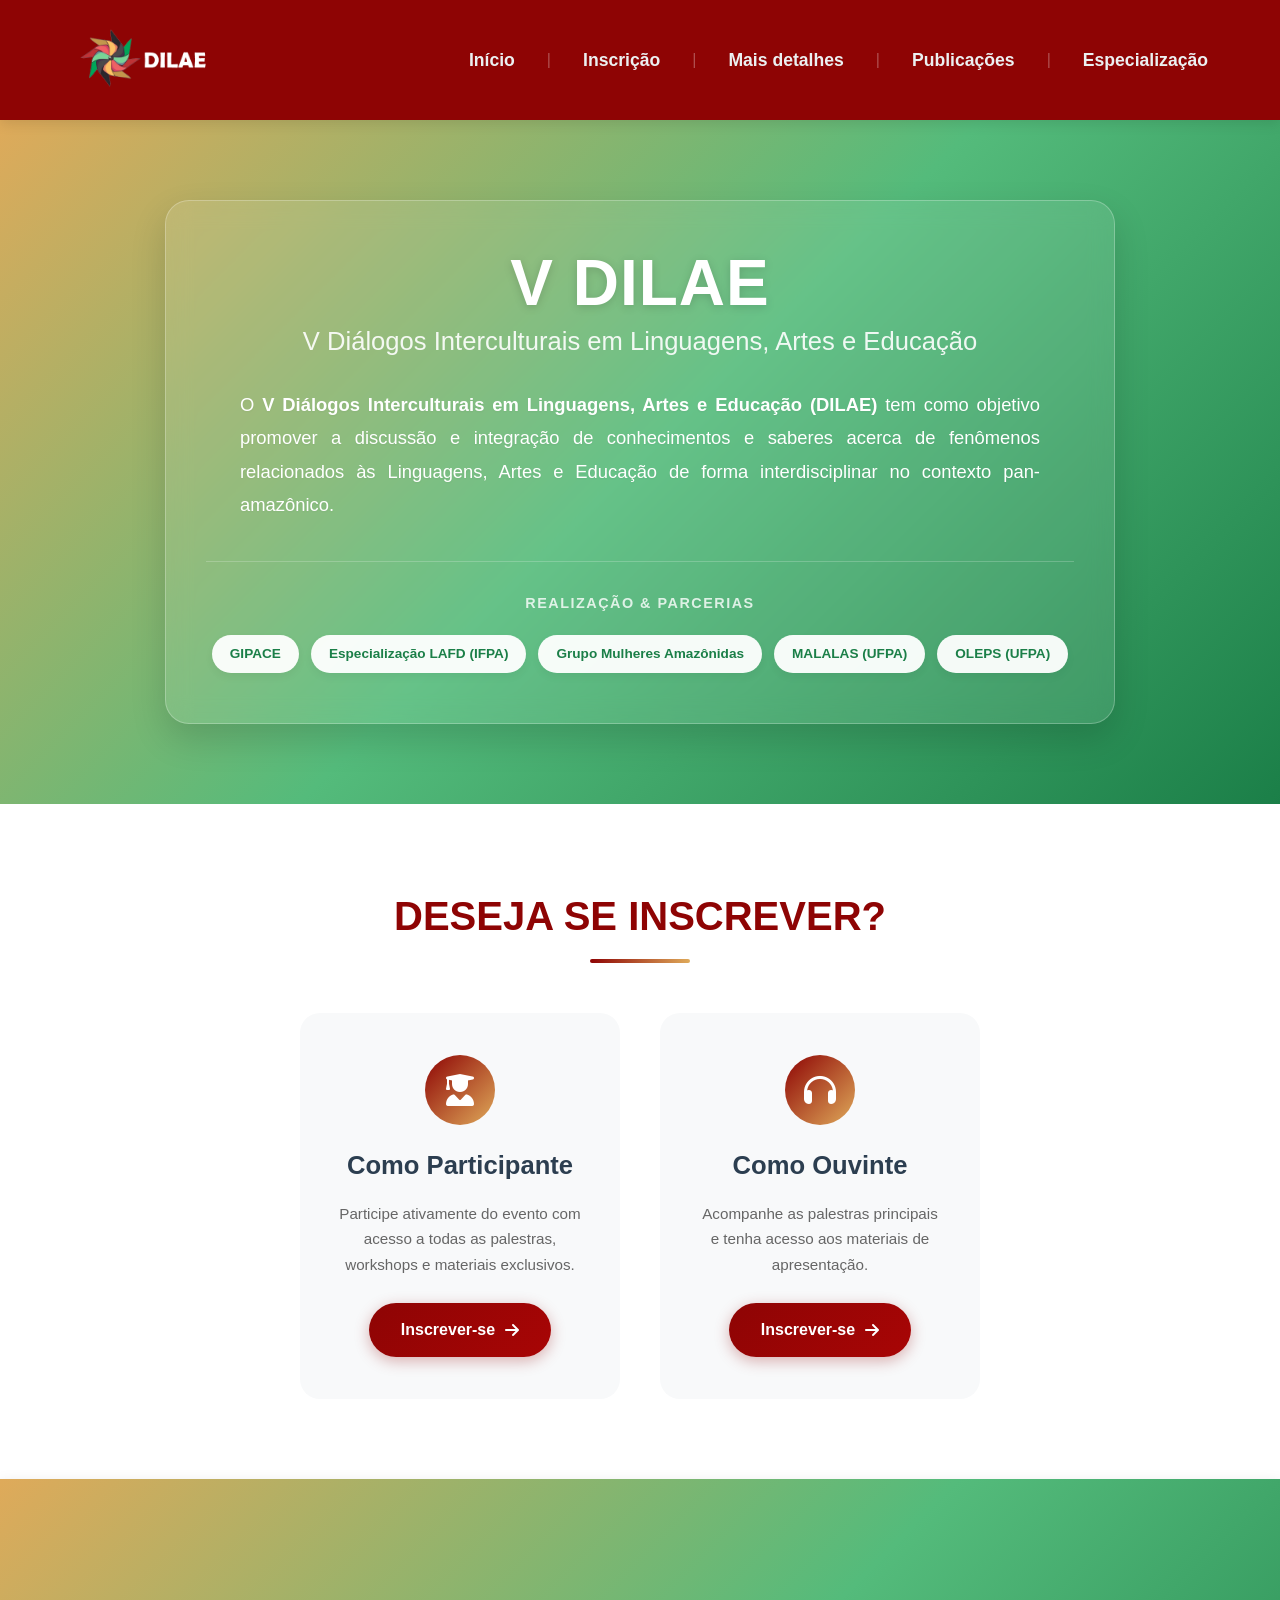
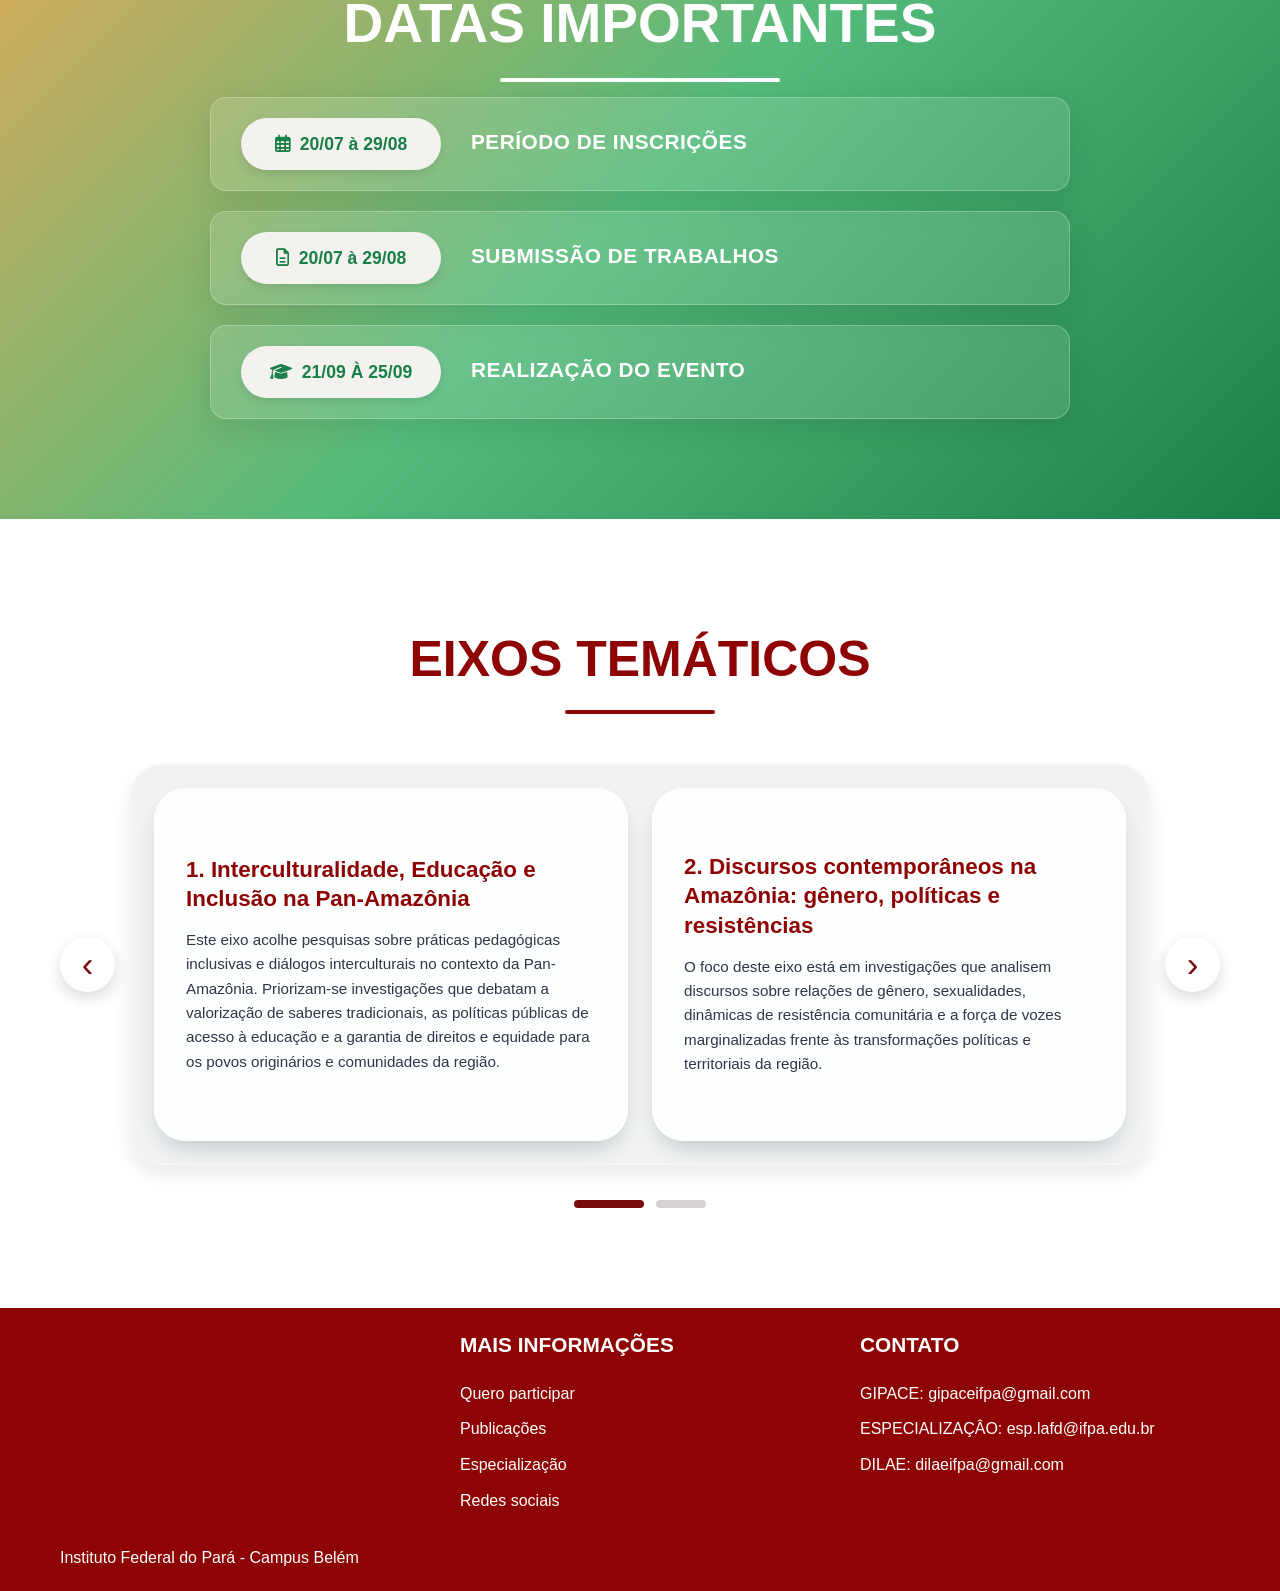
==== commit c531a3c0: "Restore index.html content Restored the original content of index.html after it was removed." ====
--- a/index.html
+++ b/index.html
@@ -94,7 +94,7 @@
                     </div>
                     <h3>Como Participante</h3>
                     <p>Participe ativamente do evento com acesso a todas as palestras, workshops e materiais exclusivos.</p>
-                    <a href="#" class="btn-inscricao">Inscrever-se <i class="fas fa-arrow-right"></i></a>
+                    <a href="https://forms.gle/CgTDR6q7Hahr9FVp6" class="btn-inscricao">Inscrever-se <i class="fas fa-arrow-right"></i></a>
                 </div>
                 <div class="opcao">
                     <div class="opcao-icon">
@@ -117,7 +117,7 @@
                 <div class="cronograma-item">
                     <div class="cronograma-badge destaque">
                         <i class="fa-regular fa-calendar-days"></i>
-                        <span class="cronograma-data">20/07 à 20/08</span>
+                        <span class="cronograma-data">20/07 à 29/08</span>
                     </div>
                     <div class="cronograma-descricao">
                         <h3>PERÍODO DE INSCRIÇÕES</h3>
@@ -127,7 +127,7 @@
                 <div class="cronograma-item">
                     <div class="cronograma-badge destaque">
                         <i class="fa-regular fa-file-lines"></i>
-                        <span class="cronograma-data">20/07 à 20/08</span>
+                        <span class="cronograma-data">20/07 à 29/08</span>
                     </div>
                     <div class="cronograma-descricao">
                         <h3>SUBMISSÃO DE TRABALHOS</h3>
@@ -220,4 +220,4 @@
 
     <script src="script.js"></script>
 </body>
-</html>+</html>
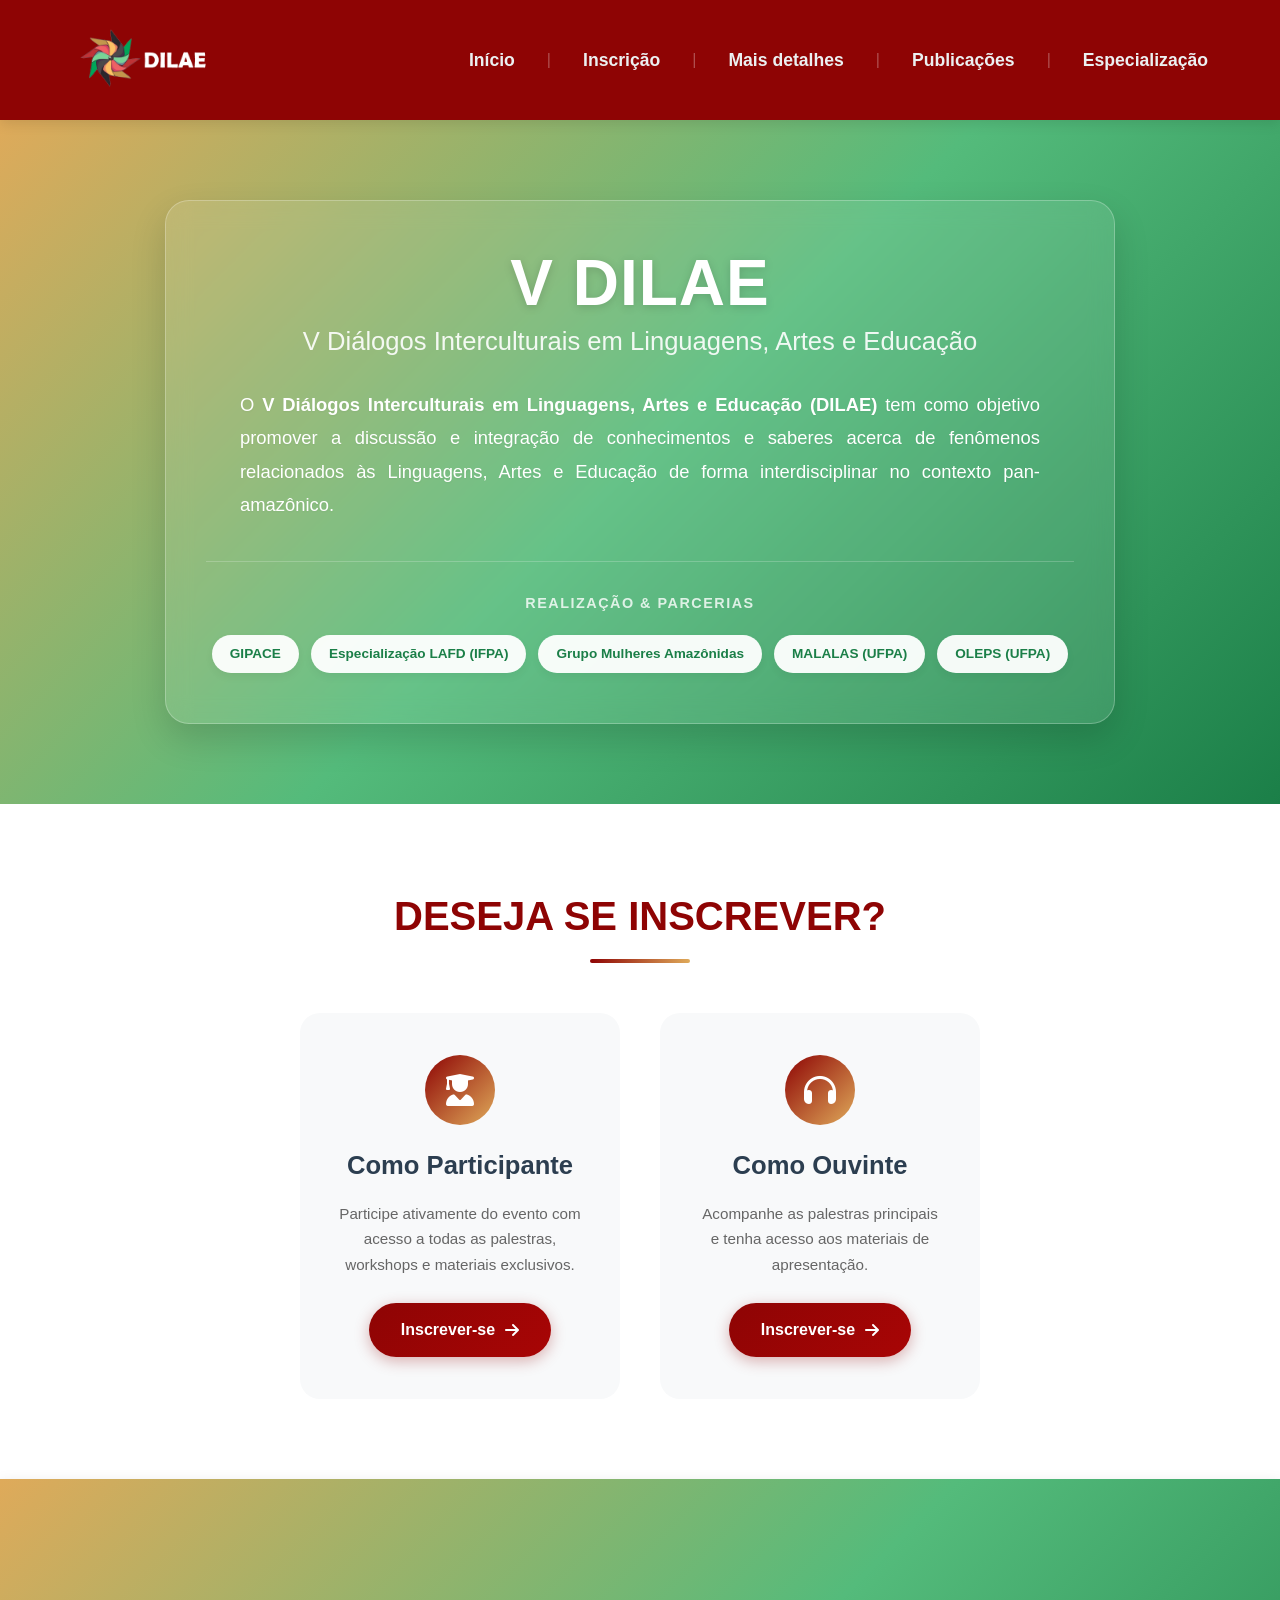
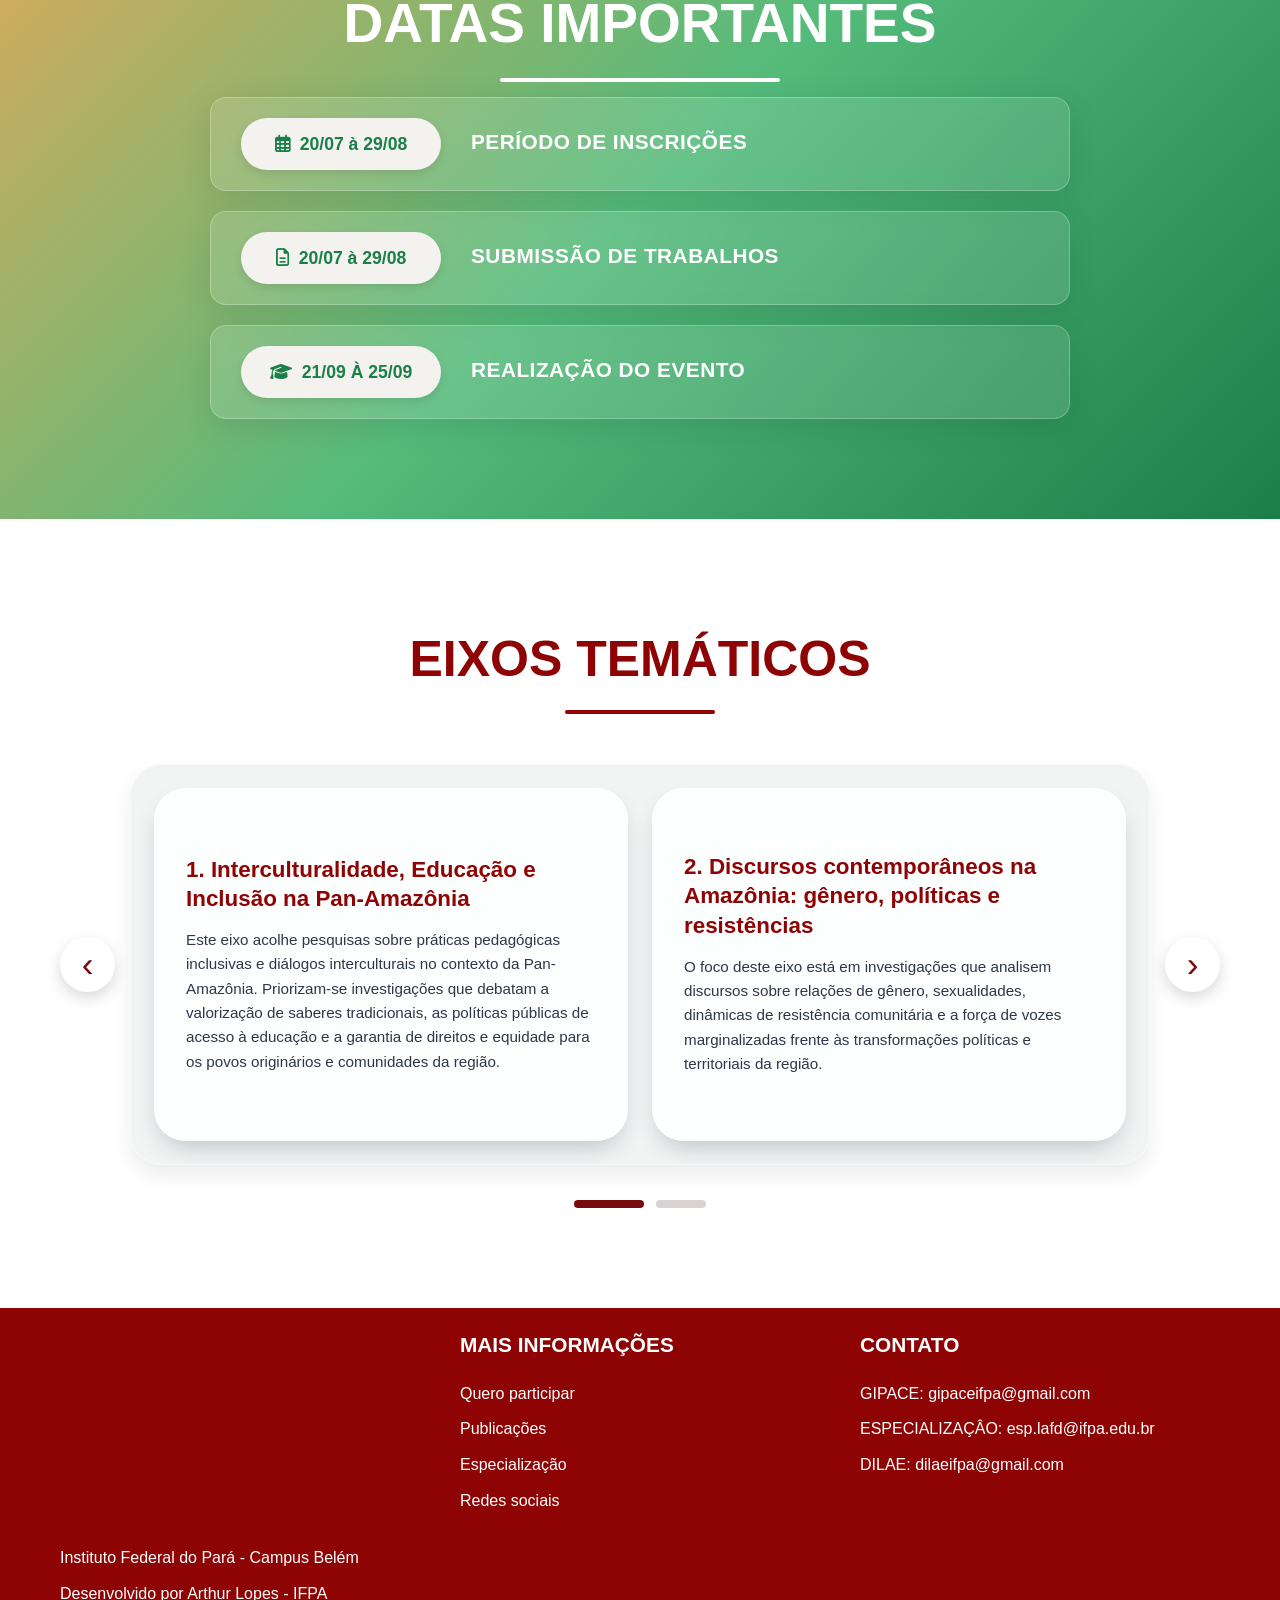
==== commit 593b399e: "Restore index.html to original state Restored the original content of index.html after accidental re" ====
--- a/index.html
+++ b/index.html
@@ -215,6 +215,9 @@
                     <p>DILAE: dilaeifpa@gmail.com</p>
                 </div>
             </div>
+            <div class="creditos"> 
+                <p>Desenvolvido por Arthur Lopes - IFPA</p>
+            </div>
         </div>
     </footer>
 
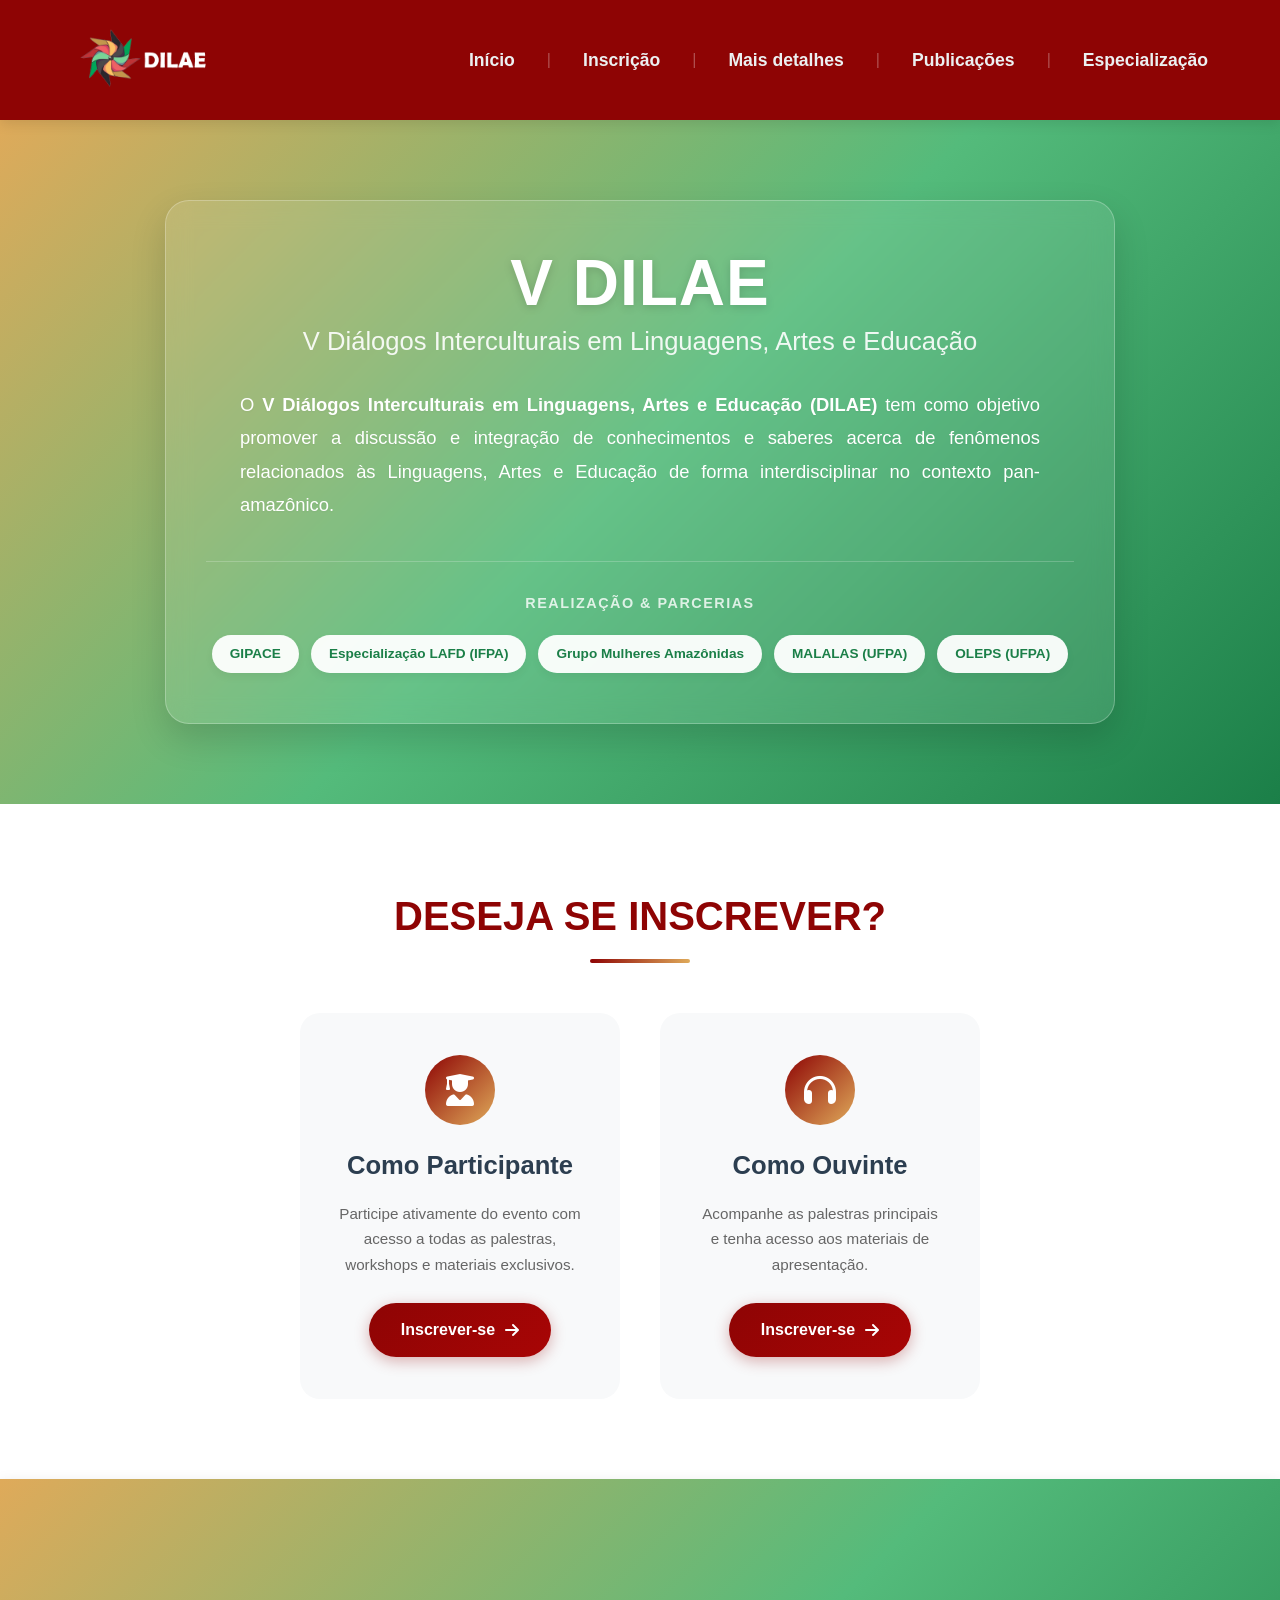
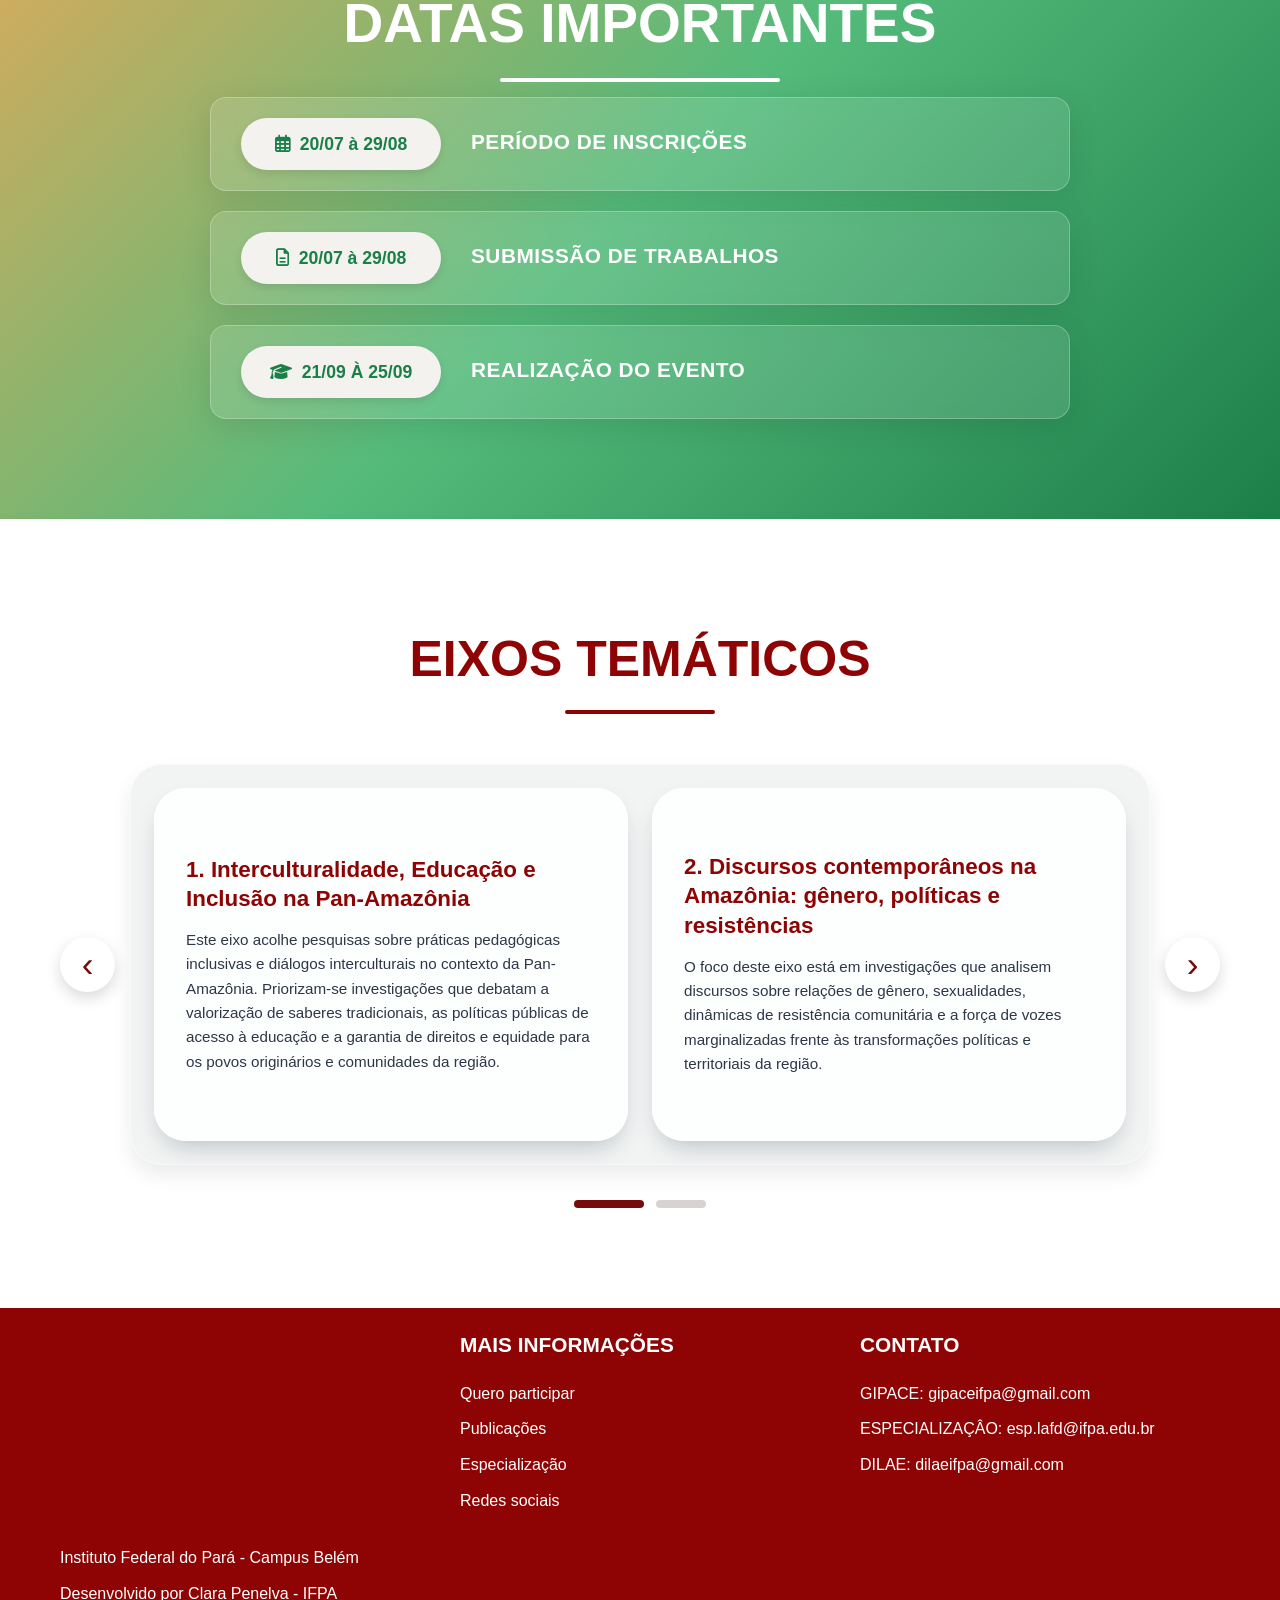
==== commit f4d51d51: "Change footer developer name to Clara Penelva Updated footer credits to reflect the correct develope" ====
--- a/index.html
+++ b/index.html
@@ -216,7 +216,7 @@
                 </div>
             </div>
             <div class="creditos"> 
-                <p>Desenvolvido por Arthur Lopes - IFPA</p>
+                <p>Desenvolvido por Clara Penelva - IFPA</p>
             </div>
         </div>
     </footer>
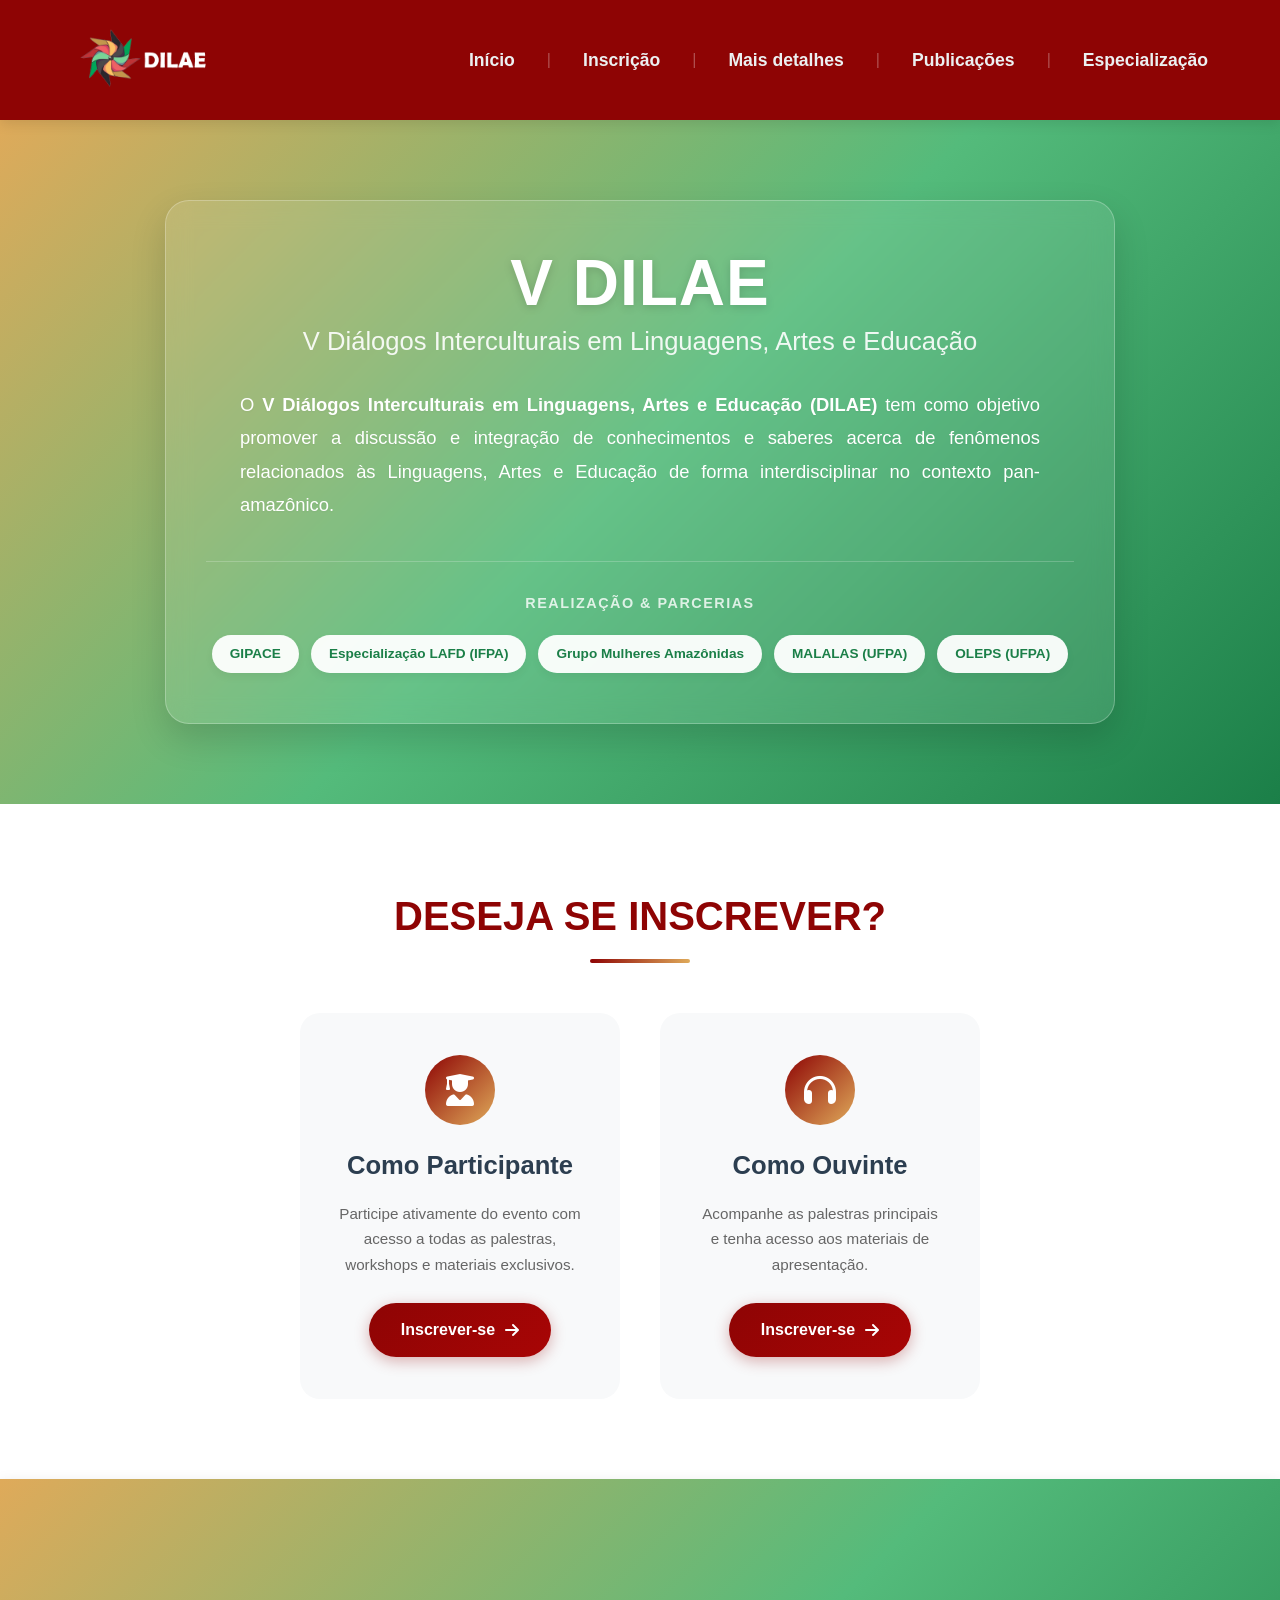
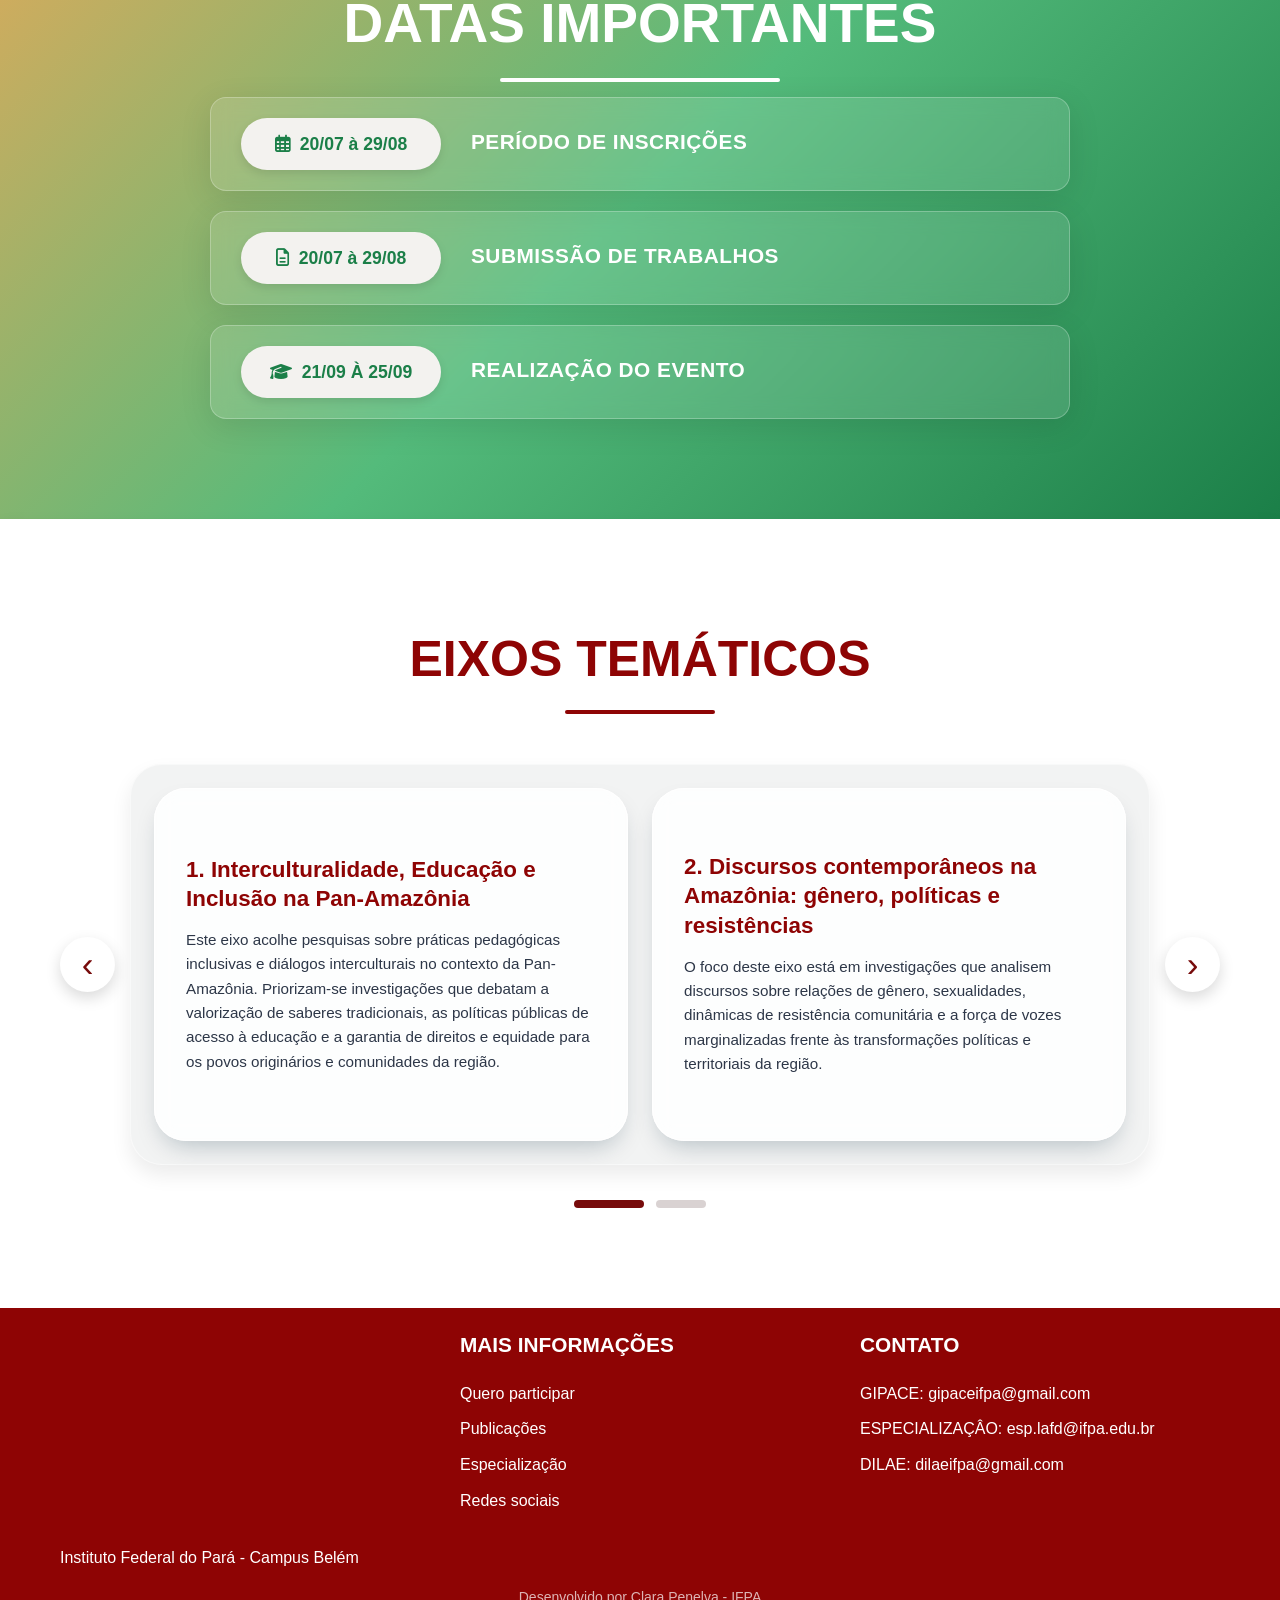
==== commit fb297969: "Restore index.html to original state" ====
--- a/index.html
+++ b/index.html
@@ -102,7 +102,7 @@
                     </div>
                     <h3>Como Ouvinte</h3>
                     <p>Acompanhe as palestras principais e tenha acesso aos materiais de apresentação.</p>
-                    <a href="#" class="btn-inscricao">Inscrever-se <i class="fas fa-arrow-right"></i></a>
+                    <a href="https://forms.gle/Tiye6kiETq65263W9" class="btn-inscricao">Inscrever-se <i class="fas fa-arrow-right"></i></a>
                 </div>
             </div>
         </div>
--- a/styles.css
+++ b/styles.css
@@ -906,6 +906,13 @@
     color: white;
 }
 
+.creditos {
+    text-align: center;
+    font-size: 14px;
+    color: rgba(255, 255, 255, 0.7);
+    margin-top: 5px;
+}
+
 .social-links {
     display: flex;
     gap: 15px;
@@ -935,4 +942,4 @@
     border-top: 1px solid rgba(255, 255, 255, 0.1);
     color: #95a5a6;
     font-size: 14px;
-}+}
